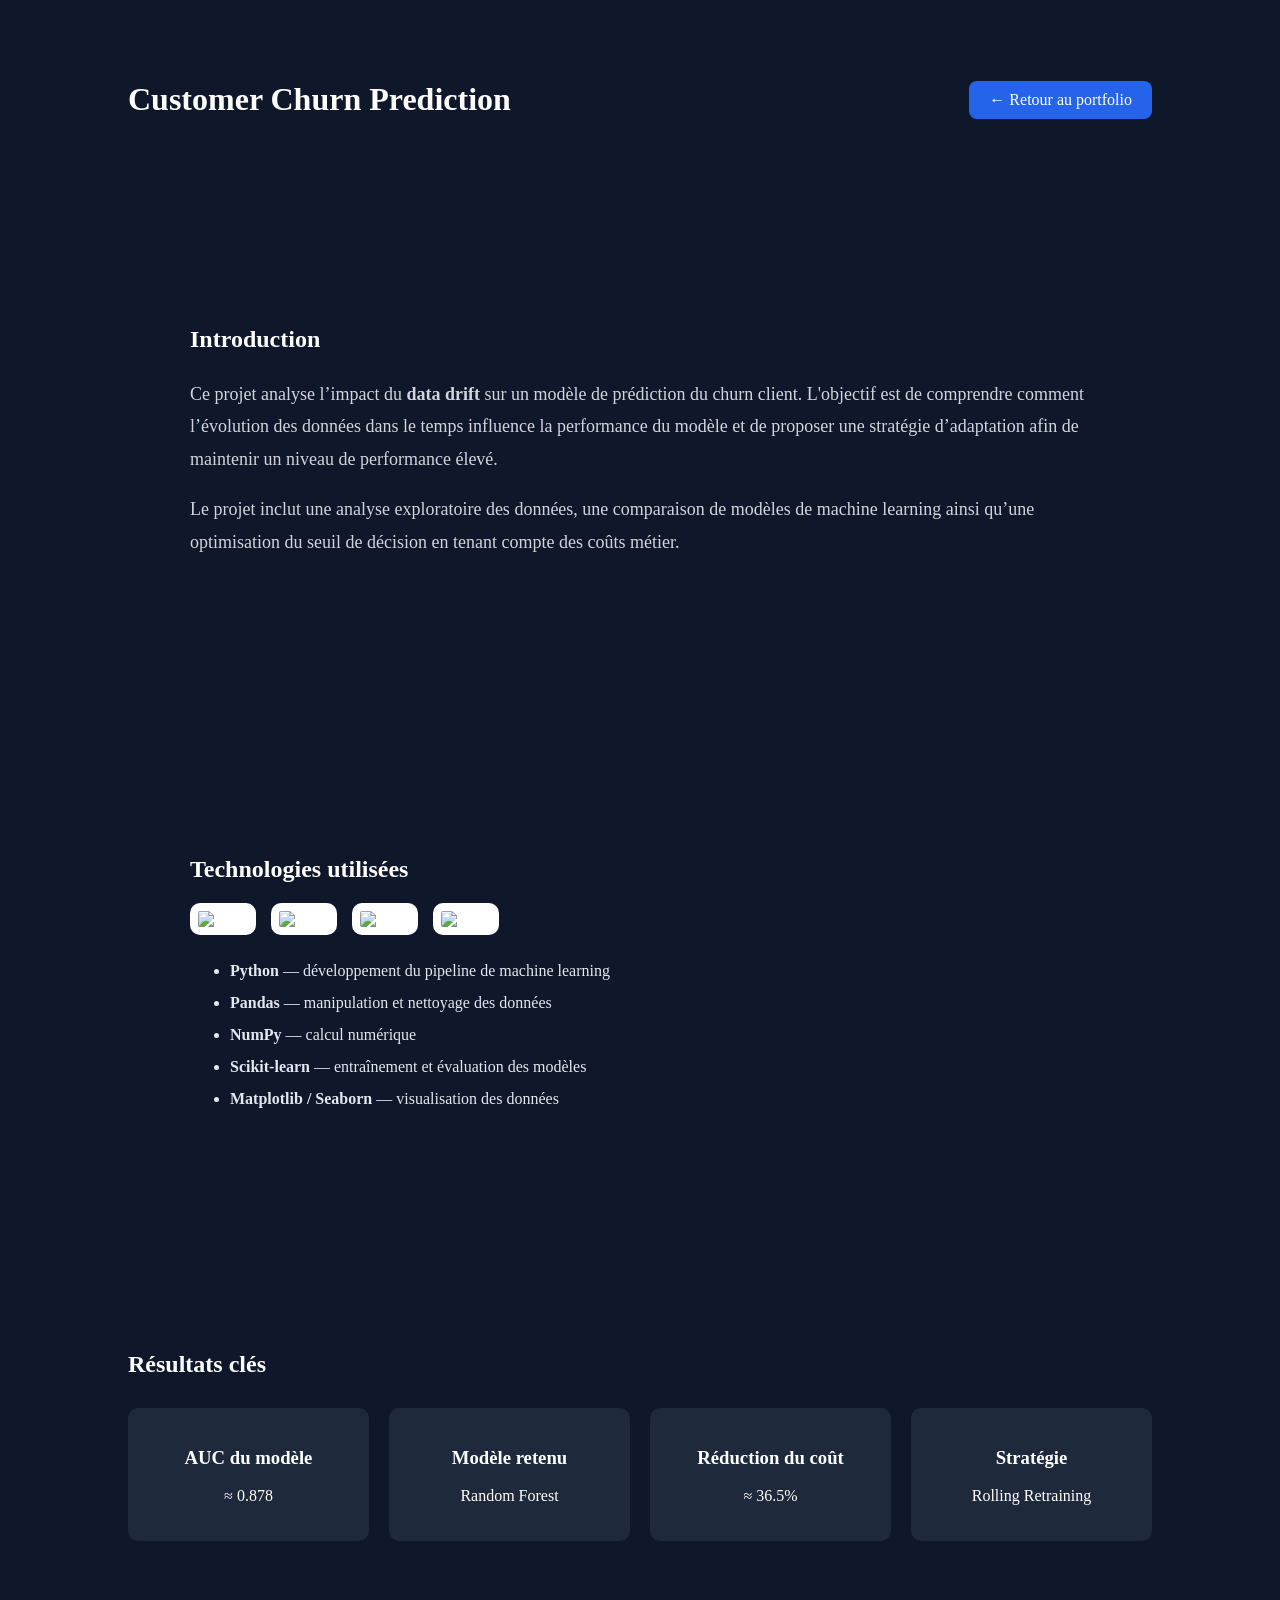
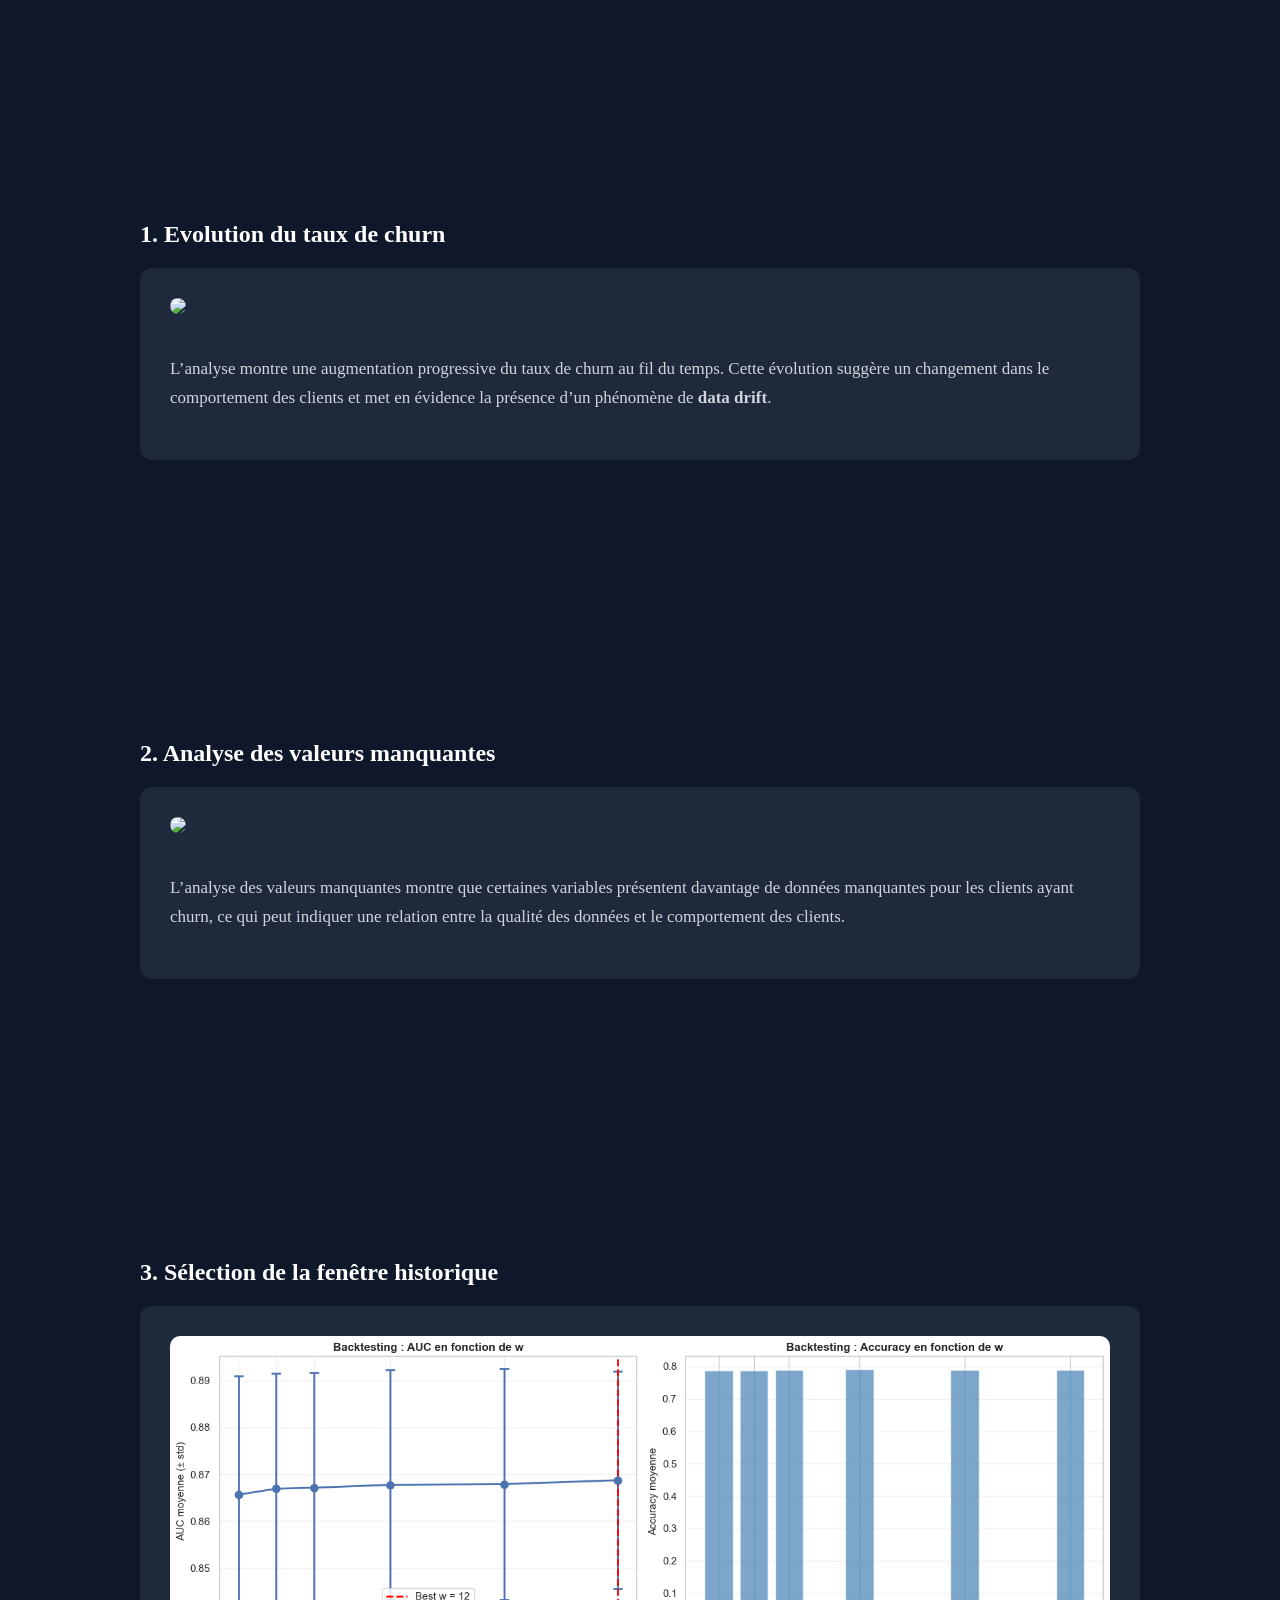
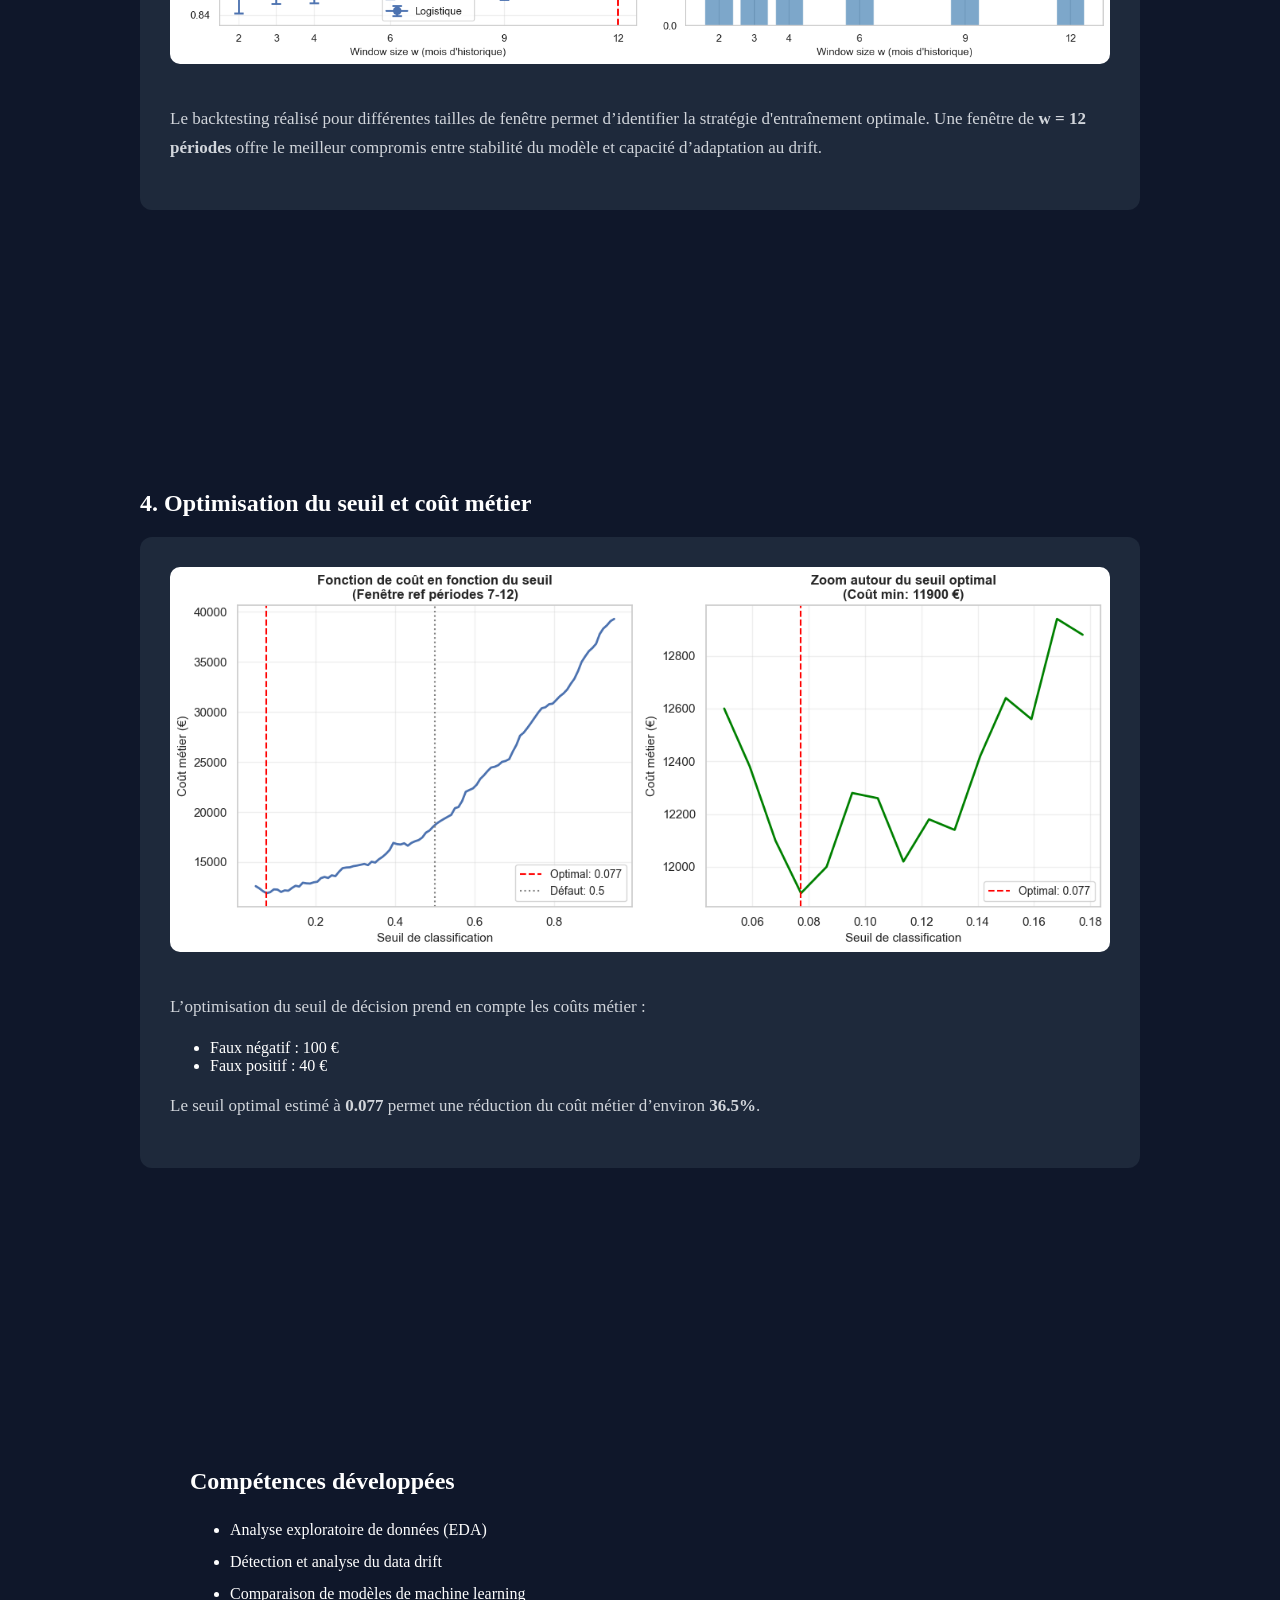
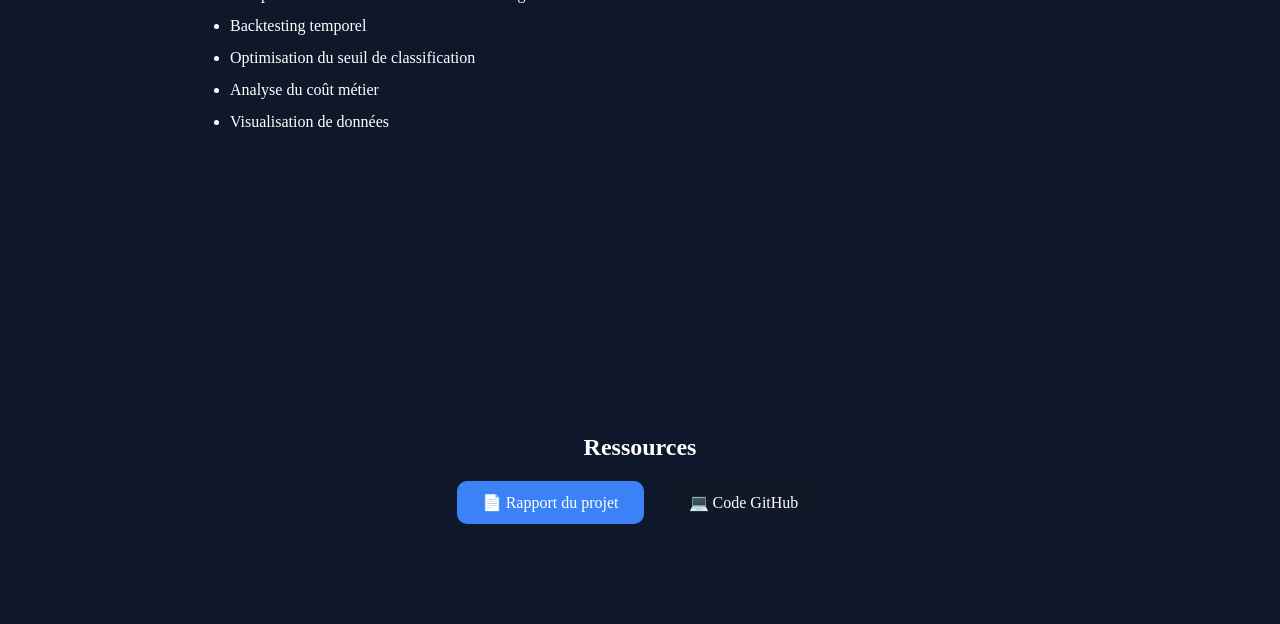
==== Projects/churn.html @ 5d2b6389 "portfolio website" ====
<!DOCTYPE html>
<html lang="fr">

<head>

<meta charset="UTF-8">
<title>Customer Churn Prediction</title>

<link rel="stylesheet" href="../style.css">

</head>

<body>

<header class="project-header">

<h1>Customer Churn Prediction</h1>

<a class="btn-back" href="../index.html">← Retour au portfolio</a>

</header>



<section class="project-intro">

<h2>Introduction</h2>

<p>

Ce projet analyse l’impact du <strong>data drift</strong> sur un modèle de
prédiction du churn client. L'objectif est de comprendre comment l’évolution
des données dans le temps influence la performance du modèle et de proposer
une stratégie d’adaptation afin de maintenir un niveau de performance élevé.

</p>

<p>

Le projet inclut une analyse exploratoire des données, une comparaison de
modèles de machine learning ainsi qu’une optimisation du seuil de décision
en tenant compte des coûts métier.

</p>

</section>



<section class="tech-section">

<h2>Technologies utilisées</h2>

<div class="tech-stack">

<img src="https://cdn.jsdelivr.net/gh/devicons/devicon/icons/python/python-original.svg">

<img src="https://cdn.jsdelivr.net/gh/devicons/devicon/icons/pandas/pandas-original.svg">

<img src="https://cdn.jsdelivr.net/gh/devicons/devicon/icons/numpy/numpy-original.svg">

<img src="https://upload.wikimedia.org/wikipedia/commons/0/05/Scikit_learn_logo_small.svg">

</div>

<div class="tech-list">

<ul>

<li><strong>Python</strong> — développement du pipeline de machine learning</li>

<li><strong>Pandas</strong> — manipulation et nettoyage des données</li>

<li><strong>NumPy</strong> — calcul numérique</li>

<li><strong>Scikit-learn</strong> — entraînement et évaluation des modèles</li>

<li><strong>Matplotlib / Seaborn</strong> — visualisation des données</li>

</ul>

</div>

</section>



<section class="results">

<h2>Résultats clés</h2>

<div class="results-grid">

<div class="result-card">
<h3>AUC du modèle</h3>
<p>≈ 0.878</p>
</div>

<div class="result-card">
<h3>Modèle retenu</h3>
<p>Random Forest</p>
</div>

<div class="result-card">
<h3>Réduction du coût</h3>
<p>≈ 36.5%</p>
</div>

<div class="result-card">
<h3>Stratégie</h3>
<p>Rolling Retraining</p>
</div>

</div>

</section>



<section class="project-section">

<h2>1. Evolution du taux de churn</h2>

<div class="graph-card">

<img src="../assets/asset_churn/fig_01_taux_churn_par_periode.png">

<p class="graph-desc">

L’analyse montre une augmentation progressive du taux de churn au fil
du temps. Cette évolution suggère un changement dans le comportement
des clients et met en évidence la présence d’un phénomène de
<strong>data drift</strong>.

</p>

</div>

</section>



<section class="project-section">

<h2>2. Analyse des valeurs manquantes</h2>

<div class="graph-card">

<img src="../assets/asset_churn/fig_05_valeurs_manquantes_class_churn.png">

<p class="graph-desc">

L’analyse des valeurs manquantes montre que certaines variables
présentent davantage de données manquantes pour les clients ayant churn,
ce qui peut indiquer une relation entre la qualité des données et
le comportement des clients.

</p>

</div>

</section>



<section class="project-section">

<h2>3. Sélection de la fenêtre historique</h2>

<div class="graph-card">

<img src="../assets/asset_churn/fig_08_selection_fenetre_historique_w.png">

<p class="graph-desc">

Le backtesting réalisé pour différentes tailles de fenêtre permet
d’identifier la stratégie d'entraînement optimale.
Une fenêtre de <strong>w = 12 périodes</strong> offre le meilleur
compromis entre stabilité du modèle et capacité d’adaptation au drift.

</p>

</div>

</section>



<section class="project-section">

<h2>4. Optimisation du seuil et coût métier</h2>

<div class="graph-card">

<img src="../assets/asset_churn/fig_10_optimisation_seuil_cout_metier.png">

<p class="graph-desc">

L’optimisation du seuil de décision prend en compte les coûts métier :

</p>

<ul>

<li>Faux négatif : 100 €</li>
<li>Faux positif : 40 €</li>

</ul>

<p class="graph-desc">

Le seuil optimal estimé à <strong>0.077</strong> permet une réduction
du coût métier d’environ <strong>36.5%</strong>.

</p>

</div>

</section>



<section class="skills-learned">

<h2>Compétences développées</h2>

<ul>

<li>Analyse exploratoire de données (EDA)</li>

<li>Détection et analyse du data drift</li>

<li>Comparaison de modèles de machine learning</li>

<li>Backtesting temporel</li>

<li>Optimisation du seuil de classification</li>

<li>Analyse du coût métier</li>

<li>Visualisation de données</li>

</ul>

</section>



<section class="resources">

<h2>Ressources</h2>

<div class="resource-buttons">

<a class="btn-resource" href="../assets/asset_churn/Rapport_Churn.pdf" target="_blank">
📄 Rapport du projet
</a>

<a class="btn-resource github" href="https://github.com/blemou19/churn-prediction-project" target="_blank">
💻 Code GitHub
</a>

</div>

</section>


</body>

</html>
---- style.css ----
body{
font-family:Inter;
margin:0;
background:#0f172a;
color:white;
}

header{
display:flex;
justify-content:space-between;
padding:20px 10%;
}

nav a{
margin-left:20px;
text-decoration:none;
color:white;
}

.hero{
height:90vh;
display:flex;
flex-direction:column;
justify-content:center;
align-items:center;
text-align:center;
}

.buttons a{
background:#3b82f6;
padding:12px 25px;
border-radius:8px;
margin:10px;
text-decoration:none;
color:white;
}

section{
padding:100px 10%;
}

video{
width:600px;
border-radius:10px;
}

img{
border-radius:10px;
}

#skills{
position:relative;
height:500px;
overflow:hidden;
text-align:center;
}

#skills-canvas{
position:absolute;
width:100%;
height:100%;
top:0;
left:0;
z-index:-1;
}

.skills-logos{
display:flex;
justify-content:center;
flex-wrap:wrap;
gap:40px;
}

.skills-logos img{
width:70px;
animation:float 6s infinite ease-in-out;
transition:0.4s;
}

.skills-logos img:hover{
transform:scale(1.3);
}

@keyframes float{
0%{transform:translateY(0px);}
50%{transform:translateY(-15px);}
100%{transform:translateY(0px);}
}

.timeline{
margin-top:40px;
}

.exp{
background:#1e293b;
padding:25px;
border-radius:10px;
margin-bottom:20px;
}

.project-grid{
display:grid;
grid-template-columns:repeat(auto-fit,minmax(260px,1fr));
gap:30px;
}

.project{
background:#1e293b;
padding:30px;
border-radius:12px;
transition:0.3s;
}

.project:hover{
transform:translateY(-10px);
box-shadow:0 10px 30px rgba(0,0,0,0.4);
}

.tech-stack{
display:flex;
gap:10px;
margin:15px 0;
}

.tech-stack img{
width:28px;
background:white;
padding:4px;
border-radius:5px;
}

.fade{
opacity:0;
transform:translateY(40px);
transition:1s;
}

.fade.show{
opacity:1;
transform:translateY(0);
}

.project-header{

padding:60px 10%;
display:flex;
justify-content:space-between;
align-items:center;

}

.back-btn{

color:#3b82f6;
text-decoration:none;

}

.project-intro{

max-width:900px;
margin:auto;
line-height:1.6;

}

.project-section{

max-width:1000px;
margin:auto;
margin-top:60px;

}

.graph-card{

background:#1e293b;
padding:30px;
border-radius:12px;
margin-top:20px;

}

.graph-card img{

width:100%;
border-radius:10px;
margin-bottom:20px;

}

.graph-desc{

color:#cbd5e1;
line-height:1.6;

}

.skills-learned{

max-width:900px;
margin:auto;
margin-top:80px;

}

.skills-learned ul{

line-height:2;

}
/* Ameliorer la lisibilité des paragraphes */
.project-links{

max-width:900px;
margin:auto;
margin-top:60px;

}

.project-intro p{

font-size:18px;
line-height:1.8;
color:#d1d5db;
margin-top:15px;

}

.graph-desc{

font-size:17px;
line-height:1.7;
color:#d1d5db;

}


.tech-section{

max-width:900px;
margin:auto;
margin-top:60px;

}

.tech-stack{

display:flex;
gap:15px;
margin:20px 0;

}

.tech-stack img{

width:50px;
background:white;
padding:8px;
border-radius:10px;

}

.tech-list ul{

margin-top:20px;
line-height:2;
color:#e2e8f0;

}


.btn-back{
background:#2563eb;
padding:10px 20px;
border-radius:8px;
color:white;
text-decoration:none;
font-weight:500;
transition:0.3s;
}

.btn-back:hover{
background:#1d4ed8;
transform:translateY(-2px);
}

.resources{
text-align:center;
margin-top:60px;
}

.resource-buttons{
display:flex;
justify-content:center;
gap:20px;
margin-top:20px;
}

.btn-resource{
background:#3b82f6;
padding:12px 25px;
border-radius:10px;
text-decoration:none;
color:white;
font-weight:500;
transition:0.3s;
}

.btn-resource:hover{
transform:translateY(-3px);
box-shadow:0 10px 20px rgba(0,0,0,0.3);
}

.btn-resource.github{
background:#111827;
}

.results-grid{
display:grid;
grid-template-columns:repeat(auto-fit,minmax(200px,1fr));
gap:20px;
margin-top:30px;
}

.result-card{
background:#1e293b;
padding:20px;
border-radius:10px;
text-align:center;
}
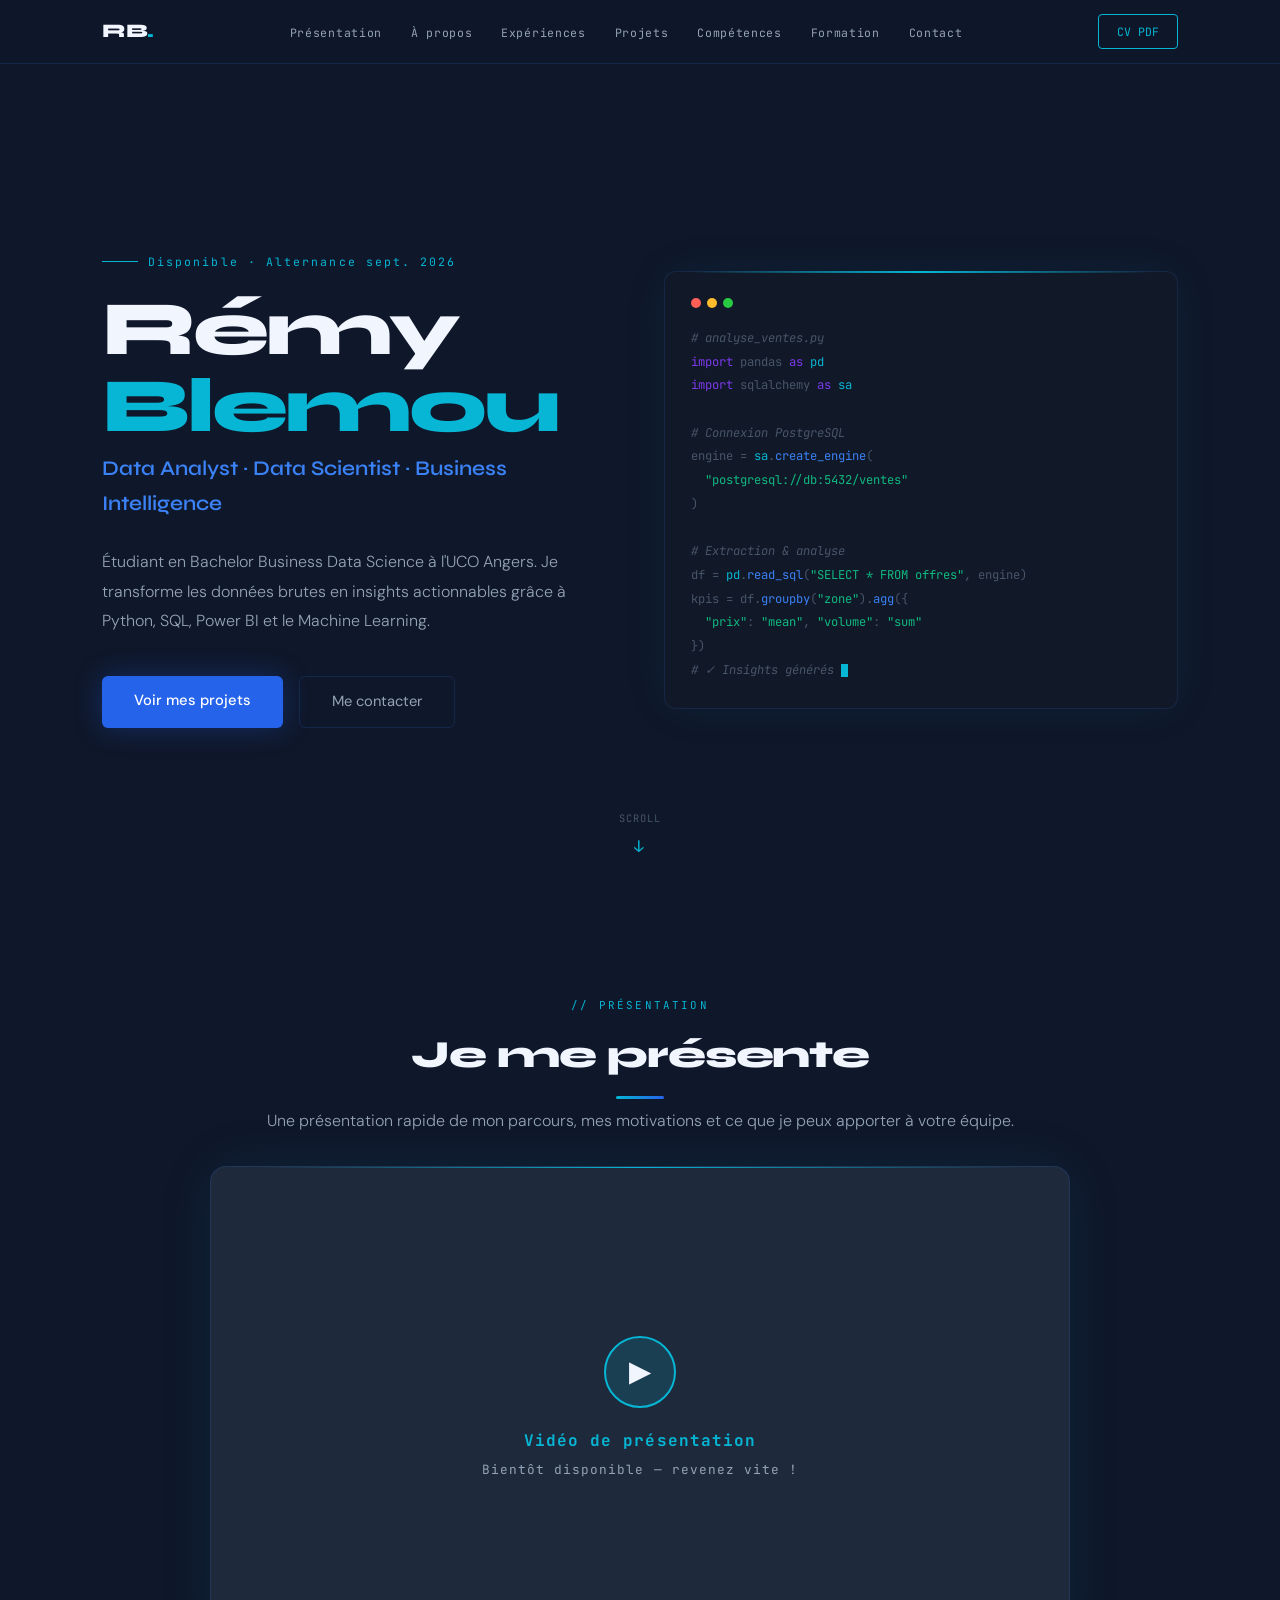
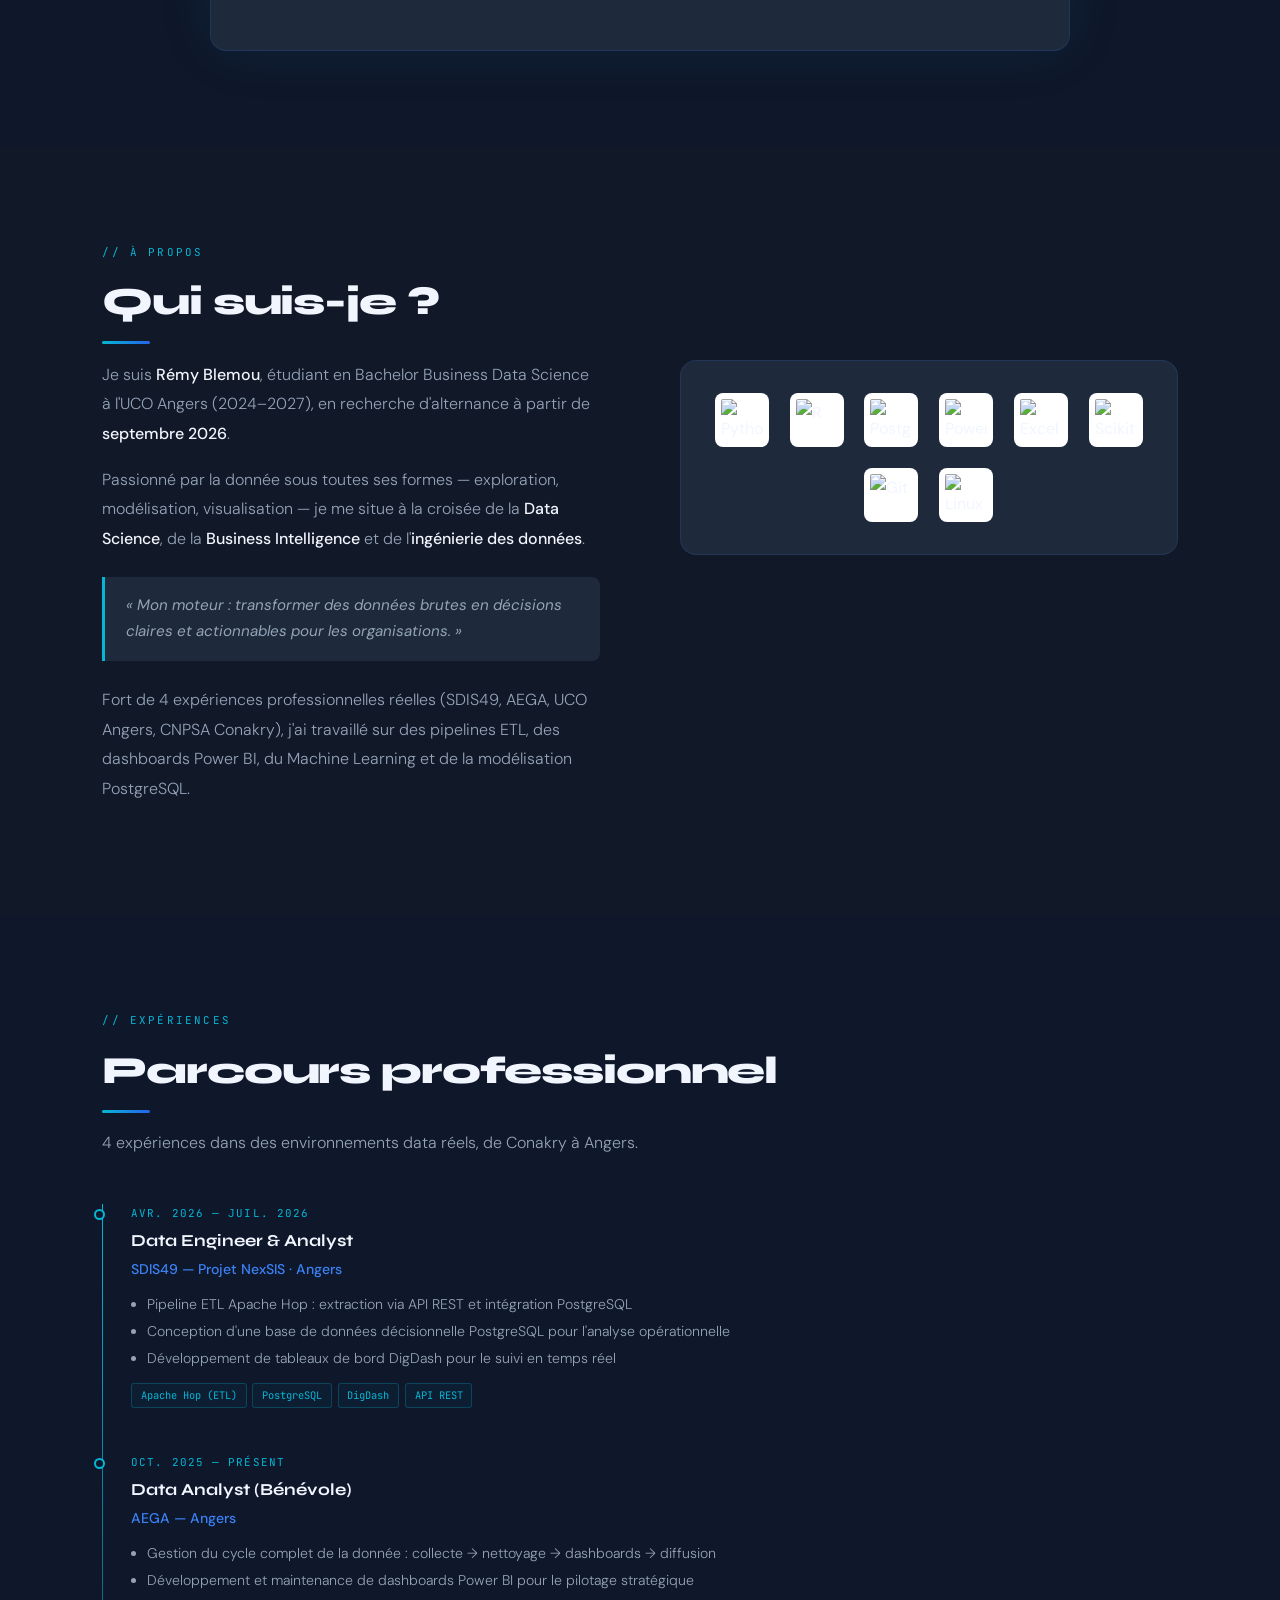
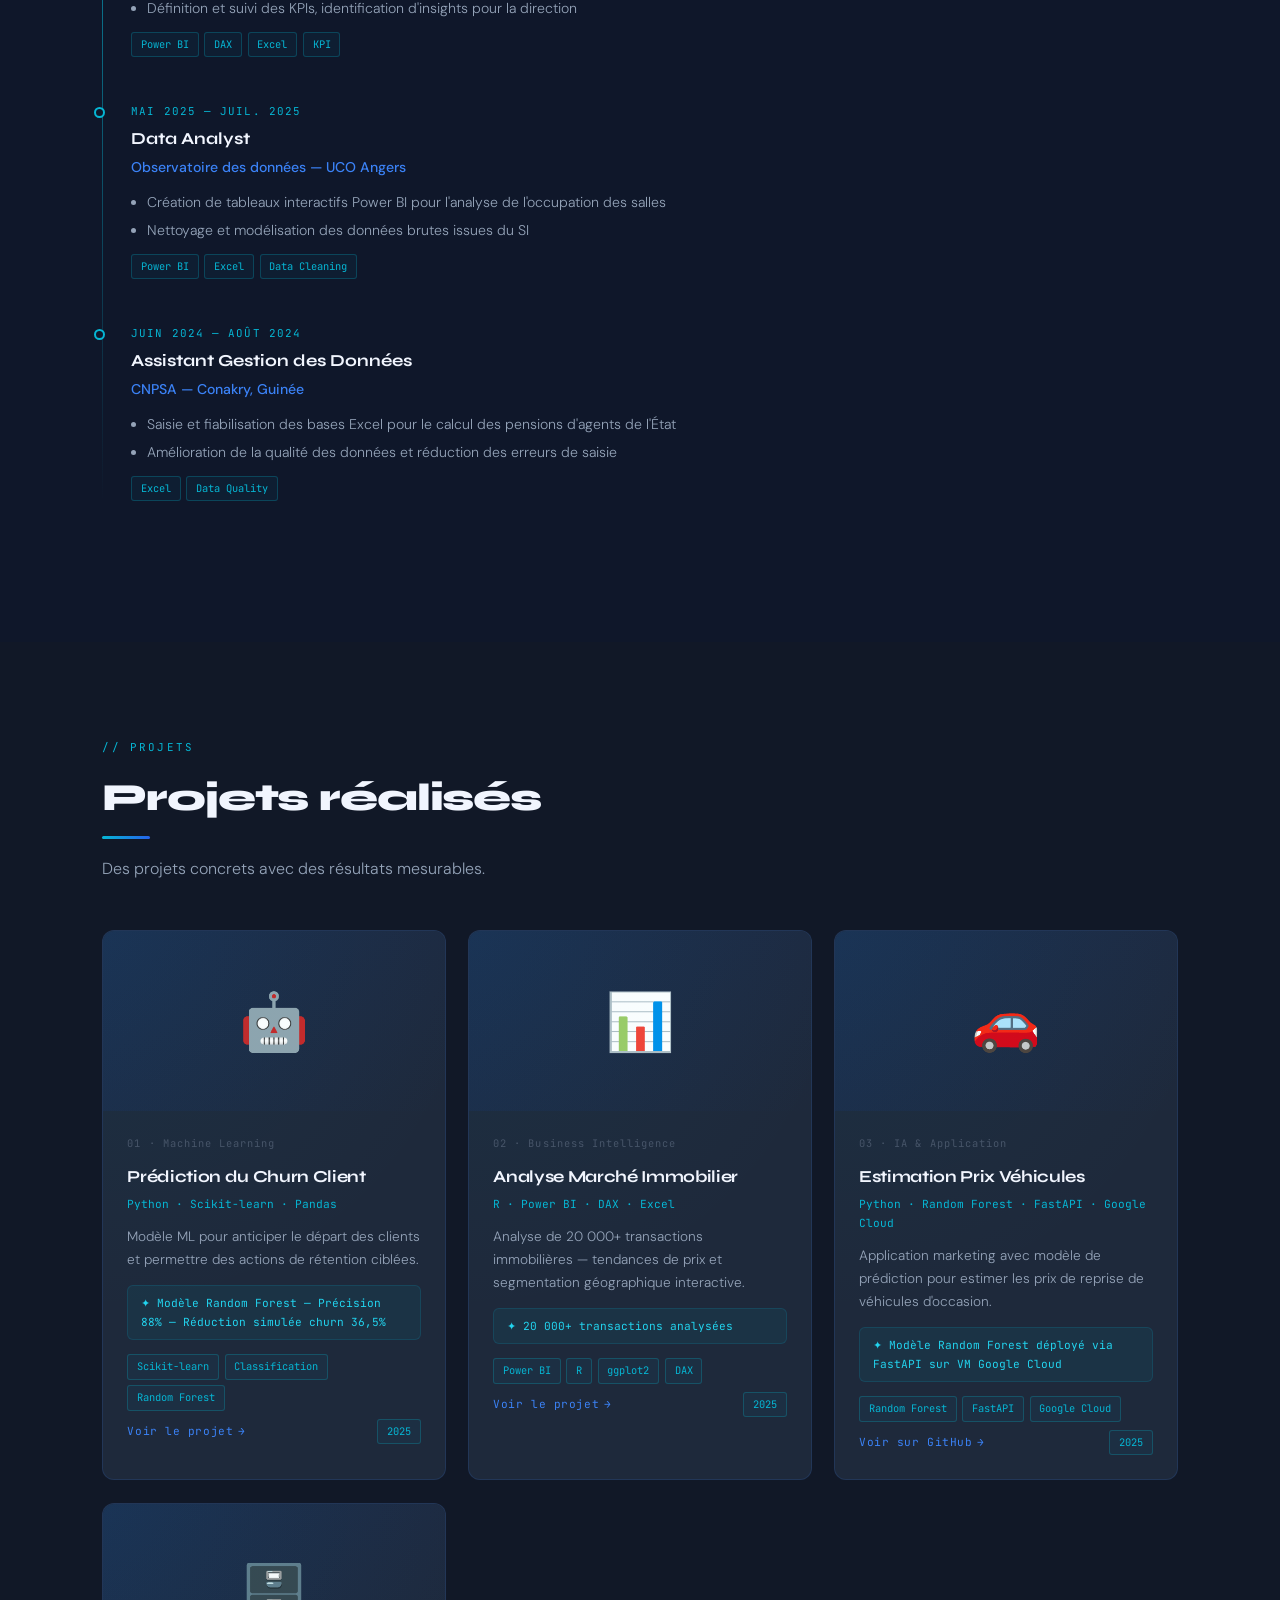
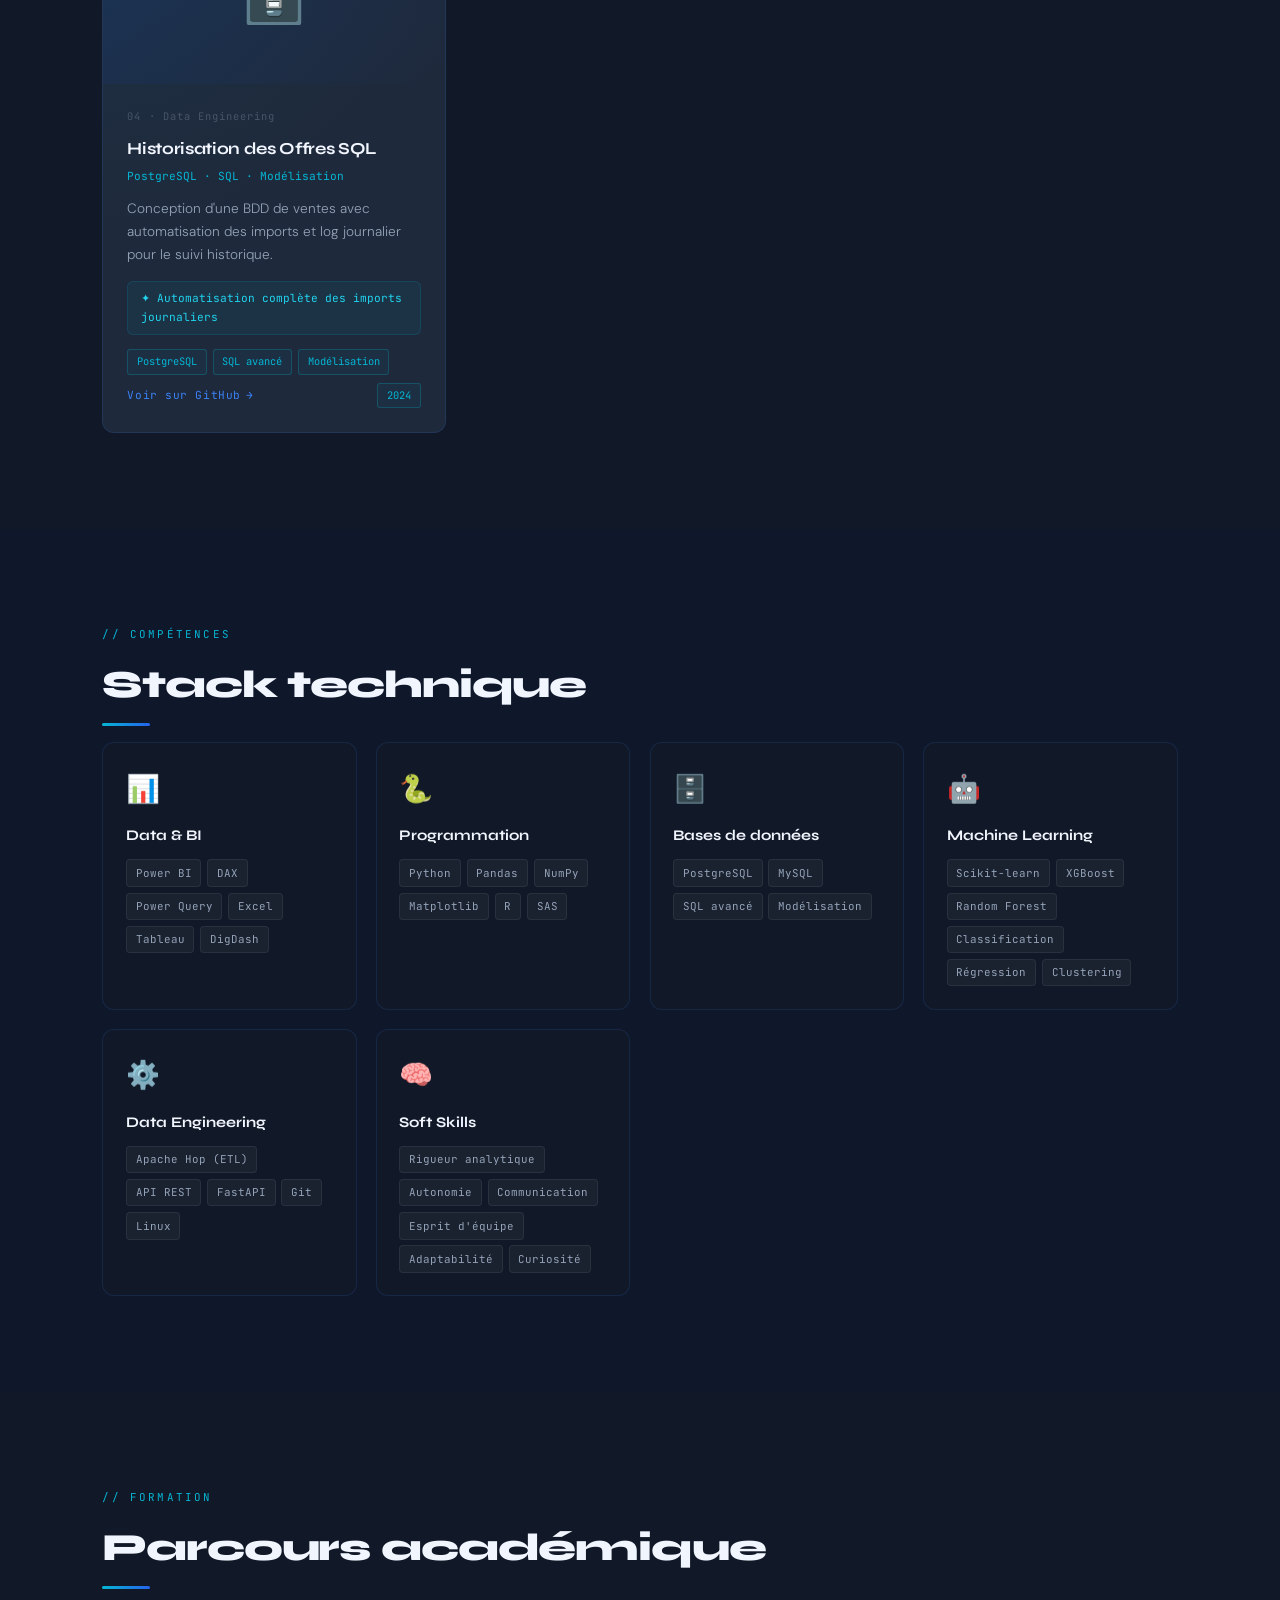
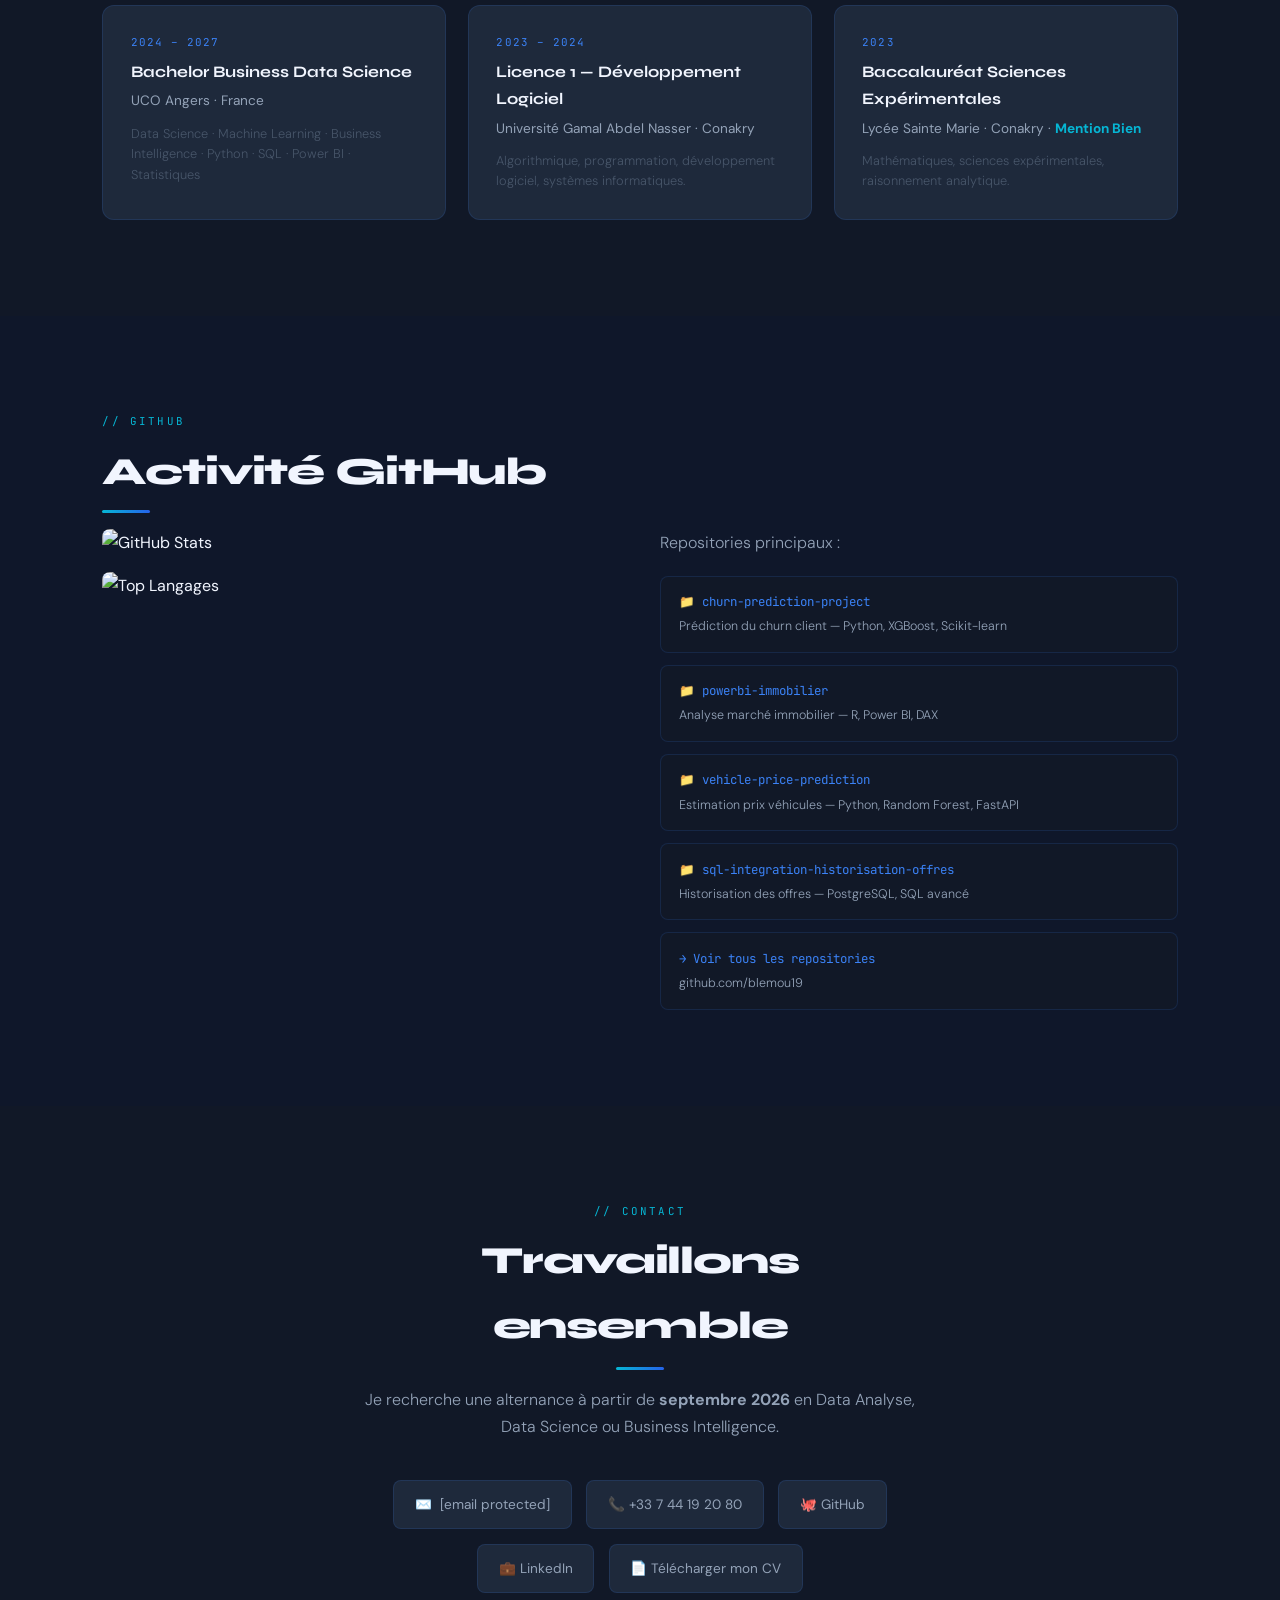
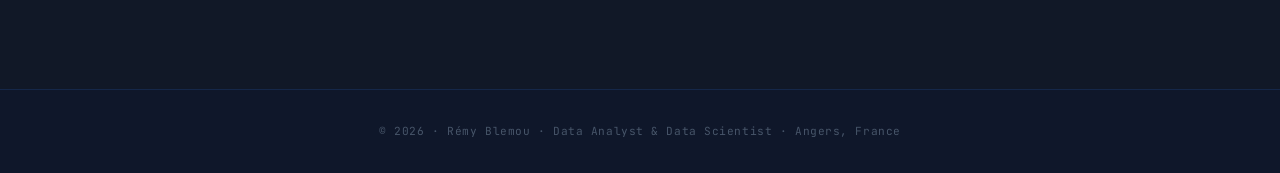
==== commit fd8ce3c4: "Redisign portefolio" ====
--- a/Projects/churn.html
+++ b/Projects/churn.html
@@ -1,270 +1,620 @@
 <!DOCTYPE html>
 <html lang="fr">
-
 <head>
-
-<meta charset="UTF-8">
-<title>Customer Churn Prediction</title>
-
-<link rel="stylesheet" href="../style.css">
-
+<meta charset="UTF-8"/>
+<meta name="viewport" content="width=device-width, initial-scale=1.0"/>
+<title>Rémy Blemou — Data Analyst & Data Scientist</title>
+<link rel="preconnect" href="https://fonts.googleapis.com"/>
+<link rel="preconnect" href="https://fonts.gstatic.com" crossorigin/>
+<link href="https://fonts.googleapis.com/css2?family=Syne:wght@400;600;700;800&family=DM+Sans:ital,wght@0,300;0,400;0,500;1,300&family=JetBrains+Mono:wght@400;500&display=swap" rel="stylesheet"/>
+<script src="https://cdnjs.cloudflare.com/ajax/libs/three.js/r134/three.min.js"></script>
+<style>
+:root {
+  --bg:#0f172a; --bg2:#111827; --bg3:#1e293b;
+  --blue:#2563eb; --blue-l:#3b82f6;
+  --cyan:#06b6d4; --cyan-l:#22d3ee;
+  --white:#f1f5fe; --gray:#94a3b8; --gray2:#475569;
+  --border:rgba(59,130,246,0.15); --glow:rgba(37,99,235,0.3);
+  --fh:'Syne',sans-serif; --fb:'DM Sans',sans-serif; --fm:'JetBrains Mono',monospace;
+}
+*,*::before,*::after{margin:0;padding:0;box-sizing:border-box}
+html{scroll-behavior:smooth}
+body{background:var(--bg);color:var(--white);font-family:var(--fb);overflow-x:hidden;line-height:1.7}
+::-webkit-scrollbar{width:4px}
+::-webkit-scrollbar-track{background:var(--bg)}
+::-webkit-scrollbar-thumb{background:var(--blue);border-radius:2px}
+
+/* NAV */
+nav{position:fixed;top:0;left:0;right:0;z-index:100;display:flex;align-items:center;justify-content:space-between;padding:0 8%;height:64px;background:rgba(15,23,42,0.92);backdrop-filter:blur(16px);border-bottom:1px solid var(--border)}
+.nav-logo{font-family:var(--fh);font-size:1.2rem;font-weight:800;color:var(--white);text-decoration:none;letter-spacing:-0.03em}
+.nav-logo span{color:var(--cyan)}
+.nav-links{display:flex;gap:1.8rem;list-style:none}
+.nav-links a{font-family:var(--fm);font-size:0.72rem;color:var(--gray);text-decoration:none;letter-spacing:0.06em;transition:color 0.2s}
+.nav-links a:hover,.nav-links a.active{color:var(--cyan)}
+.nav-cta{font-family:var(--fm);font-size:0.72rem;color:var(--cyan);text-decoration:none;border:1px solid var(--cyan);padding:0.4rem 1.1rem;border-radius:4px;transition:all 0.2s}
+.nav-cta:hover{background:var(--cyan);color:var(--bg)}
+
+/* HERO */
+#hero{min-height:100vh;display:flex;align-items:center;justify-content:center;padding:80px 8% 0;position:relative;overflow:hidden}
+#hero-canvas{position:absolute;inset:0;z-index:0;opacity:0.4;pointer-events:none}
+.hero-content{position:relative;z-index:1}
+.hero-tag{font-family:var(--fm);font-size:0.72rem;color:var(--cyan);letter-spacing:0.18em;margin-bottom:1.2rem;display:flex;align-items:center;gap:0.6rem}
+.hero-tag::before{content:'';display:block;width:36px;height:1px;background:var(--cyan)}
+.hero-name{font-family:var(--fh);font-size:clamp(3rem,6vw,5.5rem);font-weight:800;line-height:1.0;letter-spacing:-0.04em;margin-bottom:0.4rem}
+.hero-name .accent{color:var(--cyan)}
+.hero-title{font-family:var(--fh);font-size:clamp(1rem,2vw,1.3rem);font-weight:600;color:var(--blue-l);margin-bottom:1.6rem}
+.hero-desc{color:var(--gray);font-size:1rem;font-weight:300;max-width:520px;margin-bottom:2.5rem;line-height:1.85}
+.hero-btns{display:flex;gap:1rem;flex-wrap:wrap}
+.btn-primary{background:var(--blue);color:#fff;padding:0.78rem 2rem;border-radius:6px;text-decoration:none;font-weight:500;font-size:0.92rem;transition:all 0.2s;box-shadow:0 0 28px var(--glow)}
+.btn-primary:hover{background:var(--blue-l);transform:translateY(-2px)}
+.btn-outline{border:1px solid var(--border);color:var(--gray);padding:0.78rem 2rem;border-radius:6px;text-decoration:none;font-size:0.92rem;transition:all 0.2s}
+.btn-outline:hover{border-color:var(--blue-l);color:var(--white)}
+.scroll-hint{position:absolute;bottom:2.5rem;left:50%;transform:translateX(-50%);display:flex;flex-direction:column;align-items:center;gap:0.3rem;font-family:var(--fm);font-size:0.65rem;color:var(--gray2);letter-spacing:0.1em;z-index:1;animation:bounce 2s infinite}
+.scroll-hint::after{content:'↓';font-size:1rem;color:var(--cyan)}
+@keyframes bounce{0%,100%{transform:translateX(-50%) translateY(0)}50%{transform:translateX(-50%) translateY(7px)}}
+
+/* SECTIONS */
+section{padding:6rem 8%;position:relative}
+.section-inner{max-width:1100px;margin:0 auto}
+.section-tag{font-family:var(--fm);font-size:0.68rem;color:var(--cyan);letter-spacing:0.2em;margin-bottom:0.5rem;text-transform:uppercase}
+.section-title{font-family:var(--fh);font-size:clamp(1.8rem,3vw,2.6rem);font-weight:800;letter-spacing:-0.03em;margin-bottom:0.4rem}
+.divider{width:48px;height:3px;background:linear-gradient(90deg,var(--cyan),var(--blue));border-radius:2px;margin-bottom:1rem}
+.section-sub{color:var(--gray);font-weight:300;max-width:580px;margin-bottom:3rem}
+.fade{opacity:1;transform:translateY(0);transition:opacity 0.6s ease,transform 0.6s ease}
+.fade.animate{opacity:0;transform:translateY(30px)}
+.fade.animate.show{opacity:1;transform:translateY(0)}
+
+/* ABOUT */
+#about{background:var(--bg2)}
+.about-grid{display:grid;grid-template-columns:1fr 1fr;gap:5rem;align-items:start}
+.about-text p{color:var(--gray);font-weight:300;margin-bottom:1rem;line-height:1.85}
+.about-text strong{color:var(--white);font-weight:500}
+.about-quote{background:var(--bg3);border-left:3px solid var(--cyan);border-radius:0 8px 8px 0;padding:1rem 1.3rem;margin:1.5rem 0;color:var(--gray);font-style:italic;font-size:0.95rem}
+.tech-logos{display:flex;flex-wrap:wrap;gap:1.3rem;align-items:center;justify-content:center;padding:2rem;background:var(--bg3);border:1px solid var(--border);border-radius:16px}
+.tech-logos img{width:54px;height:54px;object-fit:contain;border-radius:8px;background:#fff;padding:6px;transition:0.3s;animation:float 6s infinite ease-in-out}
+.tech-logos img:nth-child(2){animation-delay:.6s}
+.tech-logos img:nth-child(3){animation-delay:1.2s}
+.tech-logos img:nth-child(4){animation-delay:1.8s}
+.tech-logos img:nth-child(5){animation-delay:2.4s}
+.tech-logos img:nth-child(6){animation-delay:3s}
+.tech-logos img:nth-child(7){animation-delay:3.6s}
+.tech-logos img:nth-child(8){animation-delay:4.2s}
+.tech-logos img:hover{transform:scale(1.28) translateY(-5px);box-shadow:0 8px 24px rgba(6,182,212,0.35)}
+@keyframes float{0%,100%{transform:translateY(0)}50%{transform:translateY(-12px)}}
+
+/* EXPERIENCE */
+#experience{background:var(--bg)}
+.timeline{position:relative;padding-left:1.8rem;margin-top:0.5rem}
+.timeline::before{content:'';position:absolute;left:0;top:0;bottom:0;width:1px;background:linear-gradient(to bottom,var(--cyan),transparent)}
+.tl-item{position:relative;margin-bottom:2.8rem}
+.tl-dot{position:absolute;left:-2.3rem;top:0.3rem;width:11px;height:11px;background:var(--bg);border:2px solid var(--cyan);border-radius:50%}
+.tl-dates{font-family:var(--fm);font-size:0.68rem;color:var(--cyan);letter-spacing:0.1em;margin-bottom:0.3rem}
+.tl-role{font-family:var(--fh);font-size:1.05rem;font-weight:700;color:var(--white);margin-bottom:0.15rem}
+.tl-org{font-size:0.88rem;color:var(--blue-l);font-weight:500;margin-bottom:0.7rem}
+.tl-desc{color:var(--gray);font-size:0.88rem;font-weight:300}
+.tl-desc li{margin-bottom:0.25rem;margin-left:1rem;line-height:1.65}
+.tags{display:flex;flex-wrap:wrap;gap:0.35rem;margin-top:0.75rem}
+.tag{font-family:var(--fm);font-size:0.65rem;color:var(--cyan);border:1px solid rgba(6,182,212,0.25);padding:0.18rem 0.55rem;border-radius:3px;background:rgba(6,182,212,0.05)}
+
+/* PROJETS */
+#projects{background:var(--bg2)}
+.projects-grid{display:grid;grid-template-columns:repeat(auto-fill,minmax(320px,1fr));gap:1.4rem}
+.project-card{background:var(--bg3);border:1px solid var(--border);border-radius:12px;overflow:hidden;transition:all 0.3s;position:relative}
+.project-card::before{content:'';position:absolute;inset:0;background:radial-gradient(circle at top left,rgba(6,182,212,0.05),transparent 60%);pointer-events:none;z-index:0}
+.project-card:hover{border-color:rgba(6,182,212,0.4);transform:translateY(-6px);box-shadow:0 12px 40px rgba(6,182,212,0.12)}
+.project-img{width:100%;height:180px;object-fit:cover;display:block;transition:0.3s}
+.project-card:hover .project-img{opacity:0.85}
+.project-img-placeholder{width:100%;height:180px;background:linear-gradient(135deg,#1B2D4F,var(--bg3));display:flex;align-items:center;justify-content:center;font-size:3.5rem}
+.project-body{padding:1.5rem;position:relative;z-index:1}
+.project-num{font-family:var(--fm);font-size:0.65rem;color:var(--gray2);letter-spacing:0.1em;margin-bottom:0.6rem}
+.project-title{font-family:var(--fh);font-size:1.05rem;font-weight:700;color:var(--white);margin-bottom:0.2rem;letter-spacing:-0.02em}
+.project-cat{font-family:var(--fm);font-size:0.7rem;color:var(--cyan);margin-bottom:0.7rem}
+.project-desc{color:var(--gray);font-size:0.85rem;font-weight:300;margin-bottom:0.9rem;line-height:1.7}
+.project-metric{background:rgba(6,182,212,0.07);border:1px solid rgba(6,182,212,0.15);border-radius:6px;padding:0.45rem 0.8rem;font-family:var(--fm);font-size:0.7rem;color:var(--cyan-l);margin-bottom:0.9rem}
+.project-footer{display:flex;justify-content:space-between;align-items:center;margin-top:0.5rem}
+.project-link{font-family:var(--fm);font-size:0.7rem;color:var(--blue-l);text-decoration:none;letter-spacing:0.05em;display:flex;align-items:center;gap:0.3rem;transition:color 0.2s}
+.project-link::after{content:'→'}
+.project-link:hover{color:var(--cyan)}
+
+/* COMPÉTENCES */
+#skills{background:var(--bg)}
+.skills-grid{display:grid;grid-template-columns:repeat(auto-fill,minmax(240px,1fr));gap:1.2rem}
+.skill-cat{background:var(--bg2);border:1px solid var(--border);border-radius:12px;padding:1.4rem;transition:border-color 0.2s}
+.skill-cat:hover{border-color:rgba(6,182,212,0.3)}
+.skill-cat-icon{font-size:1.7rem;margin-bottom:0.7rem}
+.skill-cat-title{font-family:var(--fh);font-size:0.92rem;font-weight:700;color:var(--white);margin-bottom:0.7rem}
+.skill-pills{display:flex;flex-wrap:wrap;gap:0.35rem}
+.pill{font-family:var(--fm);font-size:0.68rem;color:var(--gray);background:rgba(255,255,255,0.04);border:1px solid rgba(255,255,255,0.07);padding:0.22rem 0.55rem;border-radius:4px}
+
+/* FORMATION */
+#education{background:var(--bg2)}
+.edu-grid{display:grid;grid-template-columns:repeat(auto-fill,minmax(290px,1fr));gap:1.4rem}
+.edu-card{background:var(--bg3);border:1px solid var(--border);border-radius:12px;padding:1.7rem;transition:all 0.3s}
+.edu-card:hover{border-color:rgba(37,99,235,0.4);transform:translateY(-4px)}
+.edu-year{font-family:var(--fm);font-size:0.68rem;color:var(--blue-l);letter-spacing:0.1em;margin-bottom:0.4rem}
+.edu-degree{font-family:var(--fh);font-size:1rem;font-weight:700;color:var(--white);margin-bottom:0.25rem}
+.edu-school{font-size:0.85rem;color:var(--gray);margin-bottom:0.7rem}
+.edu-desc{font-size:0.8rem;color:var(--gray2);font-weight:300;line-height:1.6}
+
+/* GITHUB */
+#github{background:var(--bg)}
+.github-inner{display:grid;grid-template-columns:1fr 1fr;gap:2.5rem;align-items:start}
+.github-imgs{display:flex;flex-direction:column;gap:1rem}
+.github-imgs img{width:100%;border-radius:8px}
+.repo-list{display:flex;flex-direction:column;gap:0.75rem}
+.repo-card{background:var(--bg2);border:1px solid var(--border);border-radius:8px;padding:0.9rem 1.1rem;text-decoration:none;transition:all 0.2s;display:block}
+.repo-card:hover{border-color:rgba(6,182,212,0.3);transform:translateX(5px)}
+.repo-name{font-family:var(--fm);font-size:0.78rem;color:var(--blue-l);margin-bottom:0.25rem}
+.repo-desc{font-size:0.78rem;color:var(--gray);font-weight:300}
+
+/* CONTACT */
+#contact{background:var(--bg2);text-align:center}
+.contact-inner{max-width:600px;margin:0 auto}
+.contact-links{display:flex;justify-content:center;flex-wrap:wrap;gap:0.9rem;margin-top:2.5rem}
+.contact-link{display:flex;align-items:center;gap:0.5rem;background:var(--bg3);border:1px solid var(--border);padding:0.75rem 1.3rem;border-radius:8px;text-decoration:none;color:var(--gray);font-size:0.85rem;transition:all 0.2s}
+.contact-link:hover{border-color:var(--cyan);color:var(--white);transform:translateY(-2px)}
+
+/* FOOTER */
+footer{background:var(--bg);border-top:1px solid var(--border);text-align:center;padding:2rem 8%;font-family:var(--fm);font-size:0.7rem;color:var(--gray2);letter-spacing:0.05em}
+
+/* BURGER MENU MOBILE */
+.burger{display:none;flex-direction:column;gap:5px;cursor:pointer;padding:4px;background:none;border:none;z-index:200}
+.burger span{display:block;width:22px;height:2px;background:var(--white);border-radius:2px;transition:all 0.3s}
+.burger.open span:nth-child(1){transform:rotate(45deg) translate(5px,5px)}
+.burger.open span:nth-child(2){opacity:0}
+.burger.open span:nth-child(3){transform:rotate(-45deg) translate(5px,-5px)}
+
+/* CODE CARD */
+.hero-grid{display:grid;grid-template-columns:1fr 1fr;gap:3rem;align-items:center;width:100%;max-width:1200px;position:relative;z-index:1}
+.hero-card{background:var(--bg2);border:1px solid var(--border);border-radius:12px;padding:1.6rem;position:relative;box-shadow:0 0 50px rgba(6,182,212,0.06)}
+.hero-card::before{content:'';position:absolute;top:-1px;left:24px;right:24px;height:2px;background:linear-gradient(90deg,transparent,var(--cyan),transparent);border-radius:2px}
+.card-dots{display:flex;gap:6px;margin-bottom:1.2rem}
+.dot{width:10px;height:10px;border-radius:50%}
+.dot-r{background:#FF5F57}.dot-y{background:#FFBD2E}.dot-g{background:#28CA42}
+.code-line{font-family:var(--fm);font-size:0.76rem;line-height:1.95;color:var(--gray2)}
+.kw{color:#7C3AED}.fn{color:var(--blue-l)}.str{color:#10B981}.cy{color:var(--cyan)}.num{color:#F59E0B}.cmt{color:var(--gray2);font-style:italic}
+.code-cursor{display:inline-block;width:7px;height:13px;background:var(--cyan);vertical-align:middle;animation:blink 1s step-end infinite}
+@keyframes blink{0%,100%{opacity:1}50%{opacity:0}}
+
+/* RESPONSIVE */
+@media(max-width:900px){
+  .about-grid,.github-inner{grid-template-columns:1fr;gap:2.5rem}
+  .hero-card-wrap{display:none}
+  section{padding:4rem 6%}
+  .burger{display:flex}
+  .nav-cta{display:none}
+  .nav-links{
+    display:flex;flex-direction:column;gap:0;
+    position:fixed;top:64px;left:0;right:0;
+    background:rgba(15,23,42,0.98);
+    backdrop-filter:blur(20px);
+    border-bottom:1px solid var(--border);
+    padding:0;
+    max-height:0;overflow:hidden;
+    transition:max-height 0.35s ease, padding 0.35s ease;
+  }
+  .nav-links.open{max-height:400px;padding:1rem 0}
+  .nav-links li{border-bottom:1px solid var(--border)}
+  .nav-links a{display:block;padding:0.9rem 8%;font-size:0.85rem;letter-spacing:0.04em}
+}
+
+/* VIDEO SECTION */
+#video { background: var(--bg); }
+.video-inner { max-width: 860px; margin: 0 auto; text-align: center; }
+.video-wrap {
+  position: relative; margin-top: 2rem;
+  border-radius: 16px; overflow: hidden;
+  border: 1px solid var(--border);
+  box-shadow: 0 0 60px rgba(6,182,212,0.08);
+  background: var(--bg3);
+}
+.video-wrap::before {
+  content: '';
+  position: absolute; top: -1px; left: 48px; right: 48px; height: 2px;
+  background: linear-gradient(90deg, transparent, var(--cyan), transparent);
+  z-index: 1;
+}
+.video-wrap video {
+  width: 100%; display: block; border-radius: 16px;
+  max-height: 480px; object-fit: cover;
+}
+.video-placeholder {
+  width: 100%; aspect-ratio: 16/9;
+  display: flex; flex-direction: column;
+  align-items: center; justify-content: center; gap: 1.2rem;
+  background: linear-gradient(135deg, var(--bg3), var(--navy));
+  border-radius: 16px; cursor: pointer;
+  transition: all 0.3s;
+  min-height: 320px;
+}
+.video-placeholder:hover { box-shadow: 0 0 40px rgba(6,182,212,0.15); }
+.play-btn {
+  width: 72px; height: 72px; border-radius: 50%;
+  background: rgba(6,182,212,0.15);
+  border: 2px solid var(--cyan);
+  display: flex; align-items: center; justify-content: center;
+  font-size: 1.8rem;
+  transition: all 0.3s;
+}
+.video-placeholder:hover .play-btn {
+  background: rgba(6,182,212,0.25);
+  transform: scale(1.1);
+  box-shadow: 0 0 30px rgba(6,182,212,0.3);
+}
+.video-placeholder-text {
+  font-family: var(--fm); font-size: 0.8rem;
+  color: var(--gray); letter-spacing: 0.08em;
+}
+.video-placeholder-text strong { color: var(--cyan); display: block; font-size: 1rem; margin-bottom: 0.3rem; }
+</style>
 </head>
-
 <body>
 
-<header class="project-header">
-
-<h1>Customer Churn Prediction</h1>
-
-<a class="btn-back" href="../index.html">← Retour au portfolio</a>
-
-</header>
-
-
-
-<section class="project-intro">
-
-<h2>Introduction</h2>
-
-<p>
-
-Ce projet analyse l’impact du <strong>data drift</strong> sur un modèle de
-prédiction du churn client. L'objectif est de comprendre comment l’évolution
-des données dans le temps influence la performance du modèle et de proposer
-une stratégie d’adaptation afin de maintenir un niveau de performance élevé.
-
-</p>
-
-<p>
-
-Le projet inclut une analyse exploratoire des données, une comparaison de
-modèles de machine learning ainsi qu’une optimisation du seuil de décision
-en tenant compte des coûts métier.
-
-</p>
-
-</section>
-
-
-
-<section class="tech-section">
-
-<h2>Technologies utilisées</h2>
-
-<div class="tech-stack">
-
-<img src="https://cdn.jsdelivr.net/gh/devicons/devicon/icons/python/python-original.svg">
-
-<img src="https://cdn.jsdelivr.net/gh/devicons/devicon/icons/pandas/pandas-original.svg">
-
-<img src="https://cdn.jsdelivr.net/gh/devicons/devicon/icons/numpy/numpy-original.svg">
-
-<img src="https://upload.wikimedia.org/wikipedia/commons/0/05/Scikit_learn_logo_small.svg">
-
-</div>
-
-<div class="tech-list">
-
-<ul>
-
-<li><strong>Python</strong> — développement du pipeline de machine learning</li>
-
-<li><strong>Pandas</strong> — manipulation et nettoyage des données</li>
-
-<li><strong>NumPy</strong> — calcul numérique</li>
-
-<li><strong>Scikit-learn</strong> — entraînement et évaluation des modèles</li>
-
-<li><strong>Matplotlib / Seaborn</strong> — visualisation des données</li>
-
-</ul>
-
-</div>
-
-</section>
-
-
-
-<section class="results">
-
-<h2>Résultats clés</h2>
-
-<div class="results-grid">
-
-<div class="result-card">
-<h3>AUC du modèle</h3>
-<p>≈ 0.878</p>
-</div>
-
-<div class="result-card">
-<h3>Modèle retenu</h3>
-<p>Random Forest</p>
-</div>
-
-<div class="result-card">
-<h3>Réduction du coût</h3>
-<p>≈ 36.5%</p>
-</div>
-
-<div class="result-card">
-<h3>Stratégie</h3>
-<p>Rolling Retraining</p>
-</div>
-
-</div>
-
-</section>
-
-
-
-<section class="project-section">
-
-<h2>1. Evolution du taux de churn</h2>
-
-<div class="graph-card">
-
-<img src="../assets/asset_churn/fig_01_taux_churn_par_periode.png">
-
-<p class="graph-desc">
-
-L’analyse montre une augmentation progressive du taux de churn au fil
-du temps. Cette évolution suggère un changement dans le comportement
-des clients et met en évidence la présence d’un phénomène de
-<strong>data drift</strong>.
-
-</p>
-
-</div>
-
-</section>
-
-
-
-<section class="project-section">
-
-<h2>2. Analyse des valeurs manquantes</h2>
-
-<div class="graph-card">
-
-<img src="../assets/asset_churn/fig_05_valeurs_manquantes_class_churn.png">
-
-<p class="graph-desc">
-
-L’analyse des valeurs manquantes montre que certaines variables
-présentent davantage de données manquantes pour les clients ayant churn,
-ce qui peut indiquer une relation entre la qualité des données et
-le comportement des clients.
-
-</p>
-
-</div>
-
-</section>
-
-
-
-<section class="project-section">
-
-<h2>3. Sélection de la fenêtre historique</h2>
-
-<div class="graph-card">
-
-<img src="../assets/asset_churn/fig_08_selection_fenetre_historique_w.png">
-
-<p class="graph-desc">
-
-Le backtesting réalisé pour différentes tailles de fenêtre permet
-d’identifier la stratégie d'entraînement optimale.
-Une fenêtre de <strong>w = 12 périodes</strong> offre le meilleur
-compromis entre stabilité du modèle et capacité d’adaptation au drift.
-
-</p>
-
-</div>
-
-</section>
-
-
-
-<section class="project-section">
-
-<h2>4. Optimisation du seuil et coût métier</h2>
-
-<div class="graph-card">
-
-<img src="../assets/asset_churn/fig_10_optimisation_seuil_cout_metier.png">
-
-<p class="graph-desc">
-
-L’optimisation du seuil de décision prend en compte les coûts métier :
-
-</p>
-
-<ul>
-
-<li>Faux négatif : 100 €</li>
-<li>Faux positif : 40 €</li>
-
-</ul>
-
-<p class="graph-desc">
-
-Le seuil optimal estimé à <strong>0.077</strong> permet une réduction
-du coût métier d’environ <strong>36.5%</strong>.
-
-</p>
-
-</div>
-
-</section>
-
-
-
-<section class="skills-learned">
-
-<h2>Compétences développées</h2>
-
-<ul>
-
-<li>Analyse exploratoire de données (EDA)</li>
-
-<li>Détection et analyse du data drift</li>
-
-<li>Comparaison de modèles de machine learning</li>
-
-<li>Backtesting temporel</li>
-
-<li>Optimisation du seuil de classification</li>
-
-<li>Analyse du coût métier</li>
-
-<li>Visualisation de données</li>
-
-</ul>
-
-</section>
-
-
-
-<section class="resources">
-
-<h2>Ressources</h2>
-
-<div class="resource-buttons">
-
-<a class="btn-resource" href="../assets/asset_churn/Rapport_Churn.pdf" target="_blank">
-📄 Rapport du projet
-</a>
-
-<a class="btn-resource github" href="https://github.com/blemou19/churn-prediction-project" target="_blank">
-💻 Code GitHub
-</a>
-
-</div>
-
-</section>
-
-
-</body>
-
-</html>+<nav>
+  <a href="#hero" class="nav-logo">RB<span>.</span></a>
+  <ul class="nav-links">
+    <li><a href="#video">Présentation</a></li>
+    <li><a href="#about">À propos</a></li>
+    <li><a href="#experience">Expériences</a></li>
+    <li><a href="#projects">Projets</a></li>
+    <li><a href="#skills">Compétences</a></li>
+    <li><a href="#education">Formation</a></li>
+    <li><a href="#contact">Contact</a></li>
+  </ul>
+  <button class="burger" id="burger" aria-label="Menu">
+    <span></span><span></span><span></span>
+  </button>
+  <a href="assets/CV-BLEMOU-Remy-Alternance-Data.pdf" class="nav-cta" target="_blank">CV PDF</a>
+</nav>
+
+<section id="hero">
+  <canvas id="hero-canvas"></canvas>
+  <div class="hero-grid">
+    <div class="hero-content">
+      <div class="hero-tag">Disponible · Alternance sept. 2026</div>
+      <h1 class="hero-name">Rémy<br><span class="accent">Blemou</span></h1>
+      <div class="hero-title">Data Analyst · Data Scientist · Business Intelligence</div>
+      <p class="hero-desc">Étudiant en Bachelor Business Data Science à l'UCO Angers. Je transforme les données brutes en insights actionnables grâce à Python, SQL, Power BI et le Machine Learning.</p>
+      <div class="hero-btns">
+        <a href="#projects" class="btn-primary">Voir mes projets</a>
+        <a href="#contact" class="btn-outline">Me contacter</a>
+      </div>
+    </div>
+    <div class="hero-card-wrap">
+      <div class="hero-card">
+        <div class="card-dots">
+          <div class="dot dot-r"></div>
+          <div class="dot dot-y"></div>
+          <div class="dot dot-g"></div>
+        </div>
+        <div class="code-line"><span class="cmt"># analyse_ventes.py</span></div>
+        <div class="code-line"><span class="kw">import</span> pandas <span class="kw">as</span> <span class="cy">pd</span></div>
+        <div class="code-line"><span class="kw">import</span> sqlalchemy <span class="kw">as</span> <span class="cy">sa</span></div>
+        <div class="code-line">&nbsp;</div>
+        <div class="code-line"><span class="cmt"># Connexion PostgreSQL</span></div>
+        <div class="code-line">engine = <span class="cy">sa</span>.<span class="fn">create_engine</span>(</div>
+        <div class="code-line">&nbsp;&nbsp;<span class="str">"postgresql://db:5432/ventes"</span></div>
+        <div class="code-line">)</div>
+        <div class="code-line">&nbsp;</div>
+        <div class="code-line"><span class="cmt"># Extraction & analyse</span></div>
+        <div class="code-line">df = <span class="cy">pd</span>.<span class="fn">read_sql</span>(<span class="str">"SELECT * FROM offres"</span>, engine)</div>
+        <div class="code-line">kpis = df.<span class="fn">groupby</span>(<span class="str">"zone"</span>).<span class="fn">agg</span>({</div>
+        <div class="code-line">&nbsp;&nbsp;<span class="str">"prix"</span>: <span class="str">"mean"</span>, <span class="str">"volume"</span>: <span class="str">"sum"</span></div>
+        <div class="code-line">})</div>
+        <div class="code-line"><span class="cmt"># ✓ Insights générés</span> <span class="code-cursor"></span></div>
+      </div>
+    </div>
+  </div>
+  <div class="scroll-hint">SCROLL</div>
+</section>
+
+<section id="video">
+  <div class="section-inner">
+    <div class="video-inner fade">
+      <div class="section-tag" style="text-align:center;display:block">// présentation</div>
+      <h2 class="section-title" style="text-align:center">Je me présente</h2>
+      <div class="divider" style="margin:0.5rem auto 0.5rem"></div>
+      <p style="color:var(--gray);font-weight:300;margin-bottom:2rem;text-align:center">
+        Une présentation rapide de mon parcours, mes motivations et ce que je peux apporter à votre équipe.
+      </p>
+      <div class="video-wrap">
+        <!-- Quand tu as ta vidéo : dépose-la dans assets/video.mp4 et supprime le placeholder -->
+        <video controls poster="" id="presentation-video" style="display:none">
+          <source src="assets/video.mp4" type="video/mp4">
+        </video>
+        <div class="video-placeholder" id="video-placeholder" onclick="playVideo()">
+          <div class="play-btn">▶</div>
+          <div class="video-placeholder-text">
+            <strong>Vidéo de présentation</strong>
+            Bientôt disponible — revenez vite !
+          </div>
+        </div>
+      </div>
+    </div>
+  </div>
+</section>
+
+<section id="about">
+  <div class="section-inner">
+    <div class="section-tag">// à propos</div>
+    <h2 class="section-title">Qui suis-je ?</h2>
+    <div class="divider"></div>
+    <div class="about-grid">
+      <div class="about-text fade">
+        <p>Je suis <strong>Rémy Blemou</strong>, étudiant en Bachelor Business Data Science à l'UCO Angers (2024–2027), en recherche d'alternance à partir de <strong>septembre 2026</strong>.</p>
+        <p>Passionné par la donnée sous toutes ses formes — exploration, modélisation, visualisation — je me situe à la croisée de la <strong>Data Science</strong>, de la <strong>Business Intelligence</strong> et de l'<strong>ingénierie des données</strong>.</p>
+        <div class="about-quote">« Mon moteur : transformer des données brutes en décisions claires et actionnables pour les organisations. »</div>
+        <p>Fort de 4 expériences professionnelles réelles (SDIS49, AEGA, UCO Angers, CNPSA Conakry), j'ai travaillé sur des pipelines ETL, des dashboards Power BI, du Machine Learning et de la modélisation PostgreSQL.</p>
+      </div>
+      <div class="fade">
+        <div class="tech-logos">
+          <img src="https://cdn.jsdelivr.net/gh/devicons/devicon/icons/python/python-original.svg" alt="Python" title="Python"/>
+          <img src="https://cdn.jsdelivr.net/gh/devicons/devicon/icons/r/r-original.svg" alt="R" title="R"/>
+          <img src="https://cdn.jsdelivr.net/gh/devicons/devicon/icons/postgresql/postgresql-original.svg" alt="PostgreSQL" title="PostgreSQL"/>
+          <img src="https://upload.wikimedia.org/wikipedia/commons/c/cf/New_Power_BI_Logo.svg" alt="Power BI" title="Power BI"/>
+          <img src="https://upload.wikimedia.org/wikipedia/commons/7/73/Microsoft_Excel_2013-2019_logo.svg" alt="Excel" title="Excel"/>
+          <img src="https://upload.wikimedia.org/wikipedia/commons/0/05/Scikit_learn_logo_small.svg" alt="Scikit-learn" title="Scikit-learn"/>
+          <img src="https://cdn.jsdelivr.net/gh/devicons/devicon/icons/git/git-original.svg" alt="Git" title="Git"/>
+          <img src="https://cdn.jsdelivr.net/gh/devicons/devicon/icons/linux/linux-original.svg" alt="Linux" title="Linux"/>
+        </div>
+      </div>
+    </div>
+  </div>
+</section>
+
+<section id="experience">
+  <div class="section-inner">
+    <div class="section-tag">// expériences</div>
+    <h2 class="section-title">Parcours professionnel</h2>
+    <div class="divider"></div>
+    <p class="section-sub">4 expériences dans des environnements data réels, de Conakry à Angers.</p>
+    <div class="timeline">
+      <div class="tl-item fade">
+        <div class="tl-dot"></div>
+        <div class="tl-dates">AVR. 2026 — JUIL. 2026</div>
+        <div class="tl-role">Data Engineer & Analyst</div>
+        <div class="tl-org">SDIS49 — Projet NexSIS · Angers</div>
+        <ul class="tl-desc">
+          <li>Pipeline ETL Apache Hop : extraction via API REST et intégration PostgreSQL</li>
+          <li>Conception d'une base de données décisionnelle PostgreSQL pour l'analyse opérationnelle</li>
+          <li>Développement de tableaux de bord DigDash pour le suivi en temps réel</li>
+        </ul>
+        <div class="tags"><span class="tag">Apache Hop (ETL)</span><span class="tag">PostgreSQL</span><span class="tag">DigDash</span><span class="tag">API REST</span></div>
+      </div>
+      <div class="tl-item fade">
+        <div class="tl-dot"></div>
+        <div class="tl-dates">OCT. 2025 — PRÉSENT</div>
+        <div class="tl-role">Data Analyst (Bénévole)</div>
+        <div class="tl-org">AEGA — Angers</div>
+        <ul class="tl-desc">
+          <li>Gestion du cycle complet de la donnée : collecte → nettoyage → dashboards → diffusion</li>
+          <li>Développement et maintenance de dashboards Power BI pour le pilotage stratégique</li>
+          <li>Définition et suivi des KPIs, identification d'insights pour la direction</li>
+        </ul>
+        <div class="tags"><span class="tag">Power BI</span><span class="tag">DAX</span><span class="tag">Excel</span><span class="tag">KPI</span></div>
+      </div>
+      <div class="tl-item fade">
+        <div class="tl-dot"></div>
+        <div class="tl-dates">MAI 2025 — JUIL. 2025</div>
+        <div class="tl-role">Data Analyst</div>
+        <div class="tl-org">Observatoire des données — UCO Angers</div>
+        <ul class="tl-desc">
+          <li>Création de tableaux interactifs Power BI pour l'analyse de l'occupation des salles</li>
+          <li>Nettoyage et modélisation des données brutes issues du SI</li>
+        </ul>
+        <div class="tags"><span class="tag">Power BI</span><span class="tag">Excel</span><span class="tag">Data Cleaning</span></div>
+      </div>
+      <div class="tl-item fade">
+        <div class="tl-dot"></div>
+        <div class="tl-dates">JUIN 2024 — AOÛT 2024</div>
+        <div class="tl-role">Assistant Gestion des Données</div>
+        <div class="tl-org">CNPSA — Conakry, Guinée</div>
+        <ul class="tl-desc">
+          <li>Saisie et fiabilisation des bases Excel pour le calcul des pensions d'agents de l'État</li>
+          <li>Amélioration de la qualité des données et réduction des erreurs de saisie</li>
+        </ul>
+        <div class="tags"><span class="tag">Excel</span><span class="tag">Data Quality</span></div>
+      </div>
+    </div>
+  </div>
+</section>
+
+<section id="projects">
+  <div class="section-inner">
+    <div class="section-tag">// projets</div>
+    <h2 class="section-title">Projets réalisés</h2>
+    <div class="divider"></div>
+    <p class="section-sub">Des projets concrets avec des résultats mesurables.</p>
+    <div class="projects-grid">
+      <div class="project-card fade">
+        <img class="project-img" src="assets/asset_churn/fig_01_taux_churn_par_periode.png" alt="Churn" onerror="this.style.display='none';this.nextElementSibling.style.display='flex'"/>
+        <div class="project-img-placeholder" style="display:none">🤖</div>
+        <div class="project-body">
+          <div class="project-num">01 · Machine Learning</div>
+          <div class="project-title">Prédiction du Churn Client</div>
+          <div class="project-cat">Python · Scikit-learn · Pandas</div>
+          <p class="project-desc">Modèle ML pour anticiper le départ des clients et permettre des actions de rétention ciblées.</p>
+          <div class="project-metric">✦ Modèle Random Forest — Précision 88% — Réduction simulée churn 36,5%</div>
+          <div class="tags"><span class="tag">Scikit-learn</span><span class="tag">Classification</span><span class="tag">Random Forest</span></div>
+          <div class="project-footer"><a href="Projects/churn.html" class="project-link">Voir le projet</a><span class="tag">2025</span></div>
+        </div>
+      </div>
+      <div class="project-card fade">
+        <img class="project-img" src="assets/immobilier/dashboard1.png" alt="Immobilier" onerror="this.style.display='none';this.nextElementSibling.style.display='flex'"/>
+        <div class="project-img-placeholder" style="display:none">📊</div>
+        <div class="project-body">
+          <div class="project-num">02 · Business Intelligence</div>
+          <div class="project-title">Analyse Marché Immobilier</div>
+          <div class="project-cat">R · Power BI · DAX · Excel</div>
+          <p class="project-desc">Analyse de 20 000+ transactions immobilières — tendances de prix et segmentation géographique interactive.</p>
+          <div class="project-metric">✦ 20 000+ transactions analysées</div>
+          <div class="tags"><span class="tag">Power BI</span><span class="tag">R</span><span class="tag">ggplot2</span><span class="tag">DAX</span></div>
+          <div class="project-footer"><a href="Projects/immobilier.html" class="project-link">Voir le projet</a><span class="tag">2025</span></div>
+        </div>
+      </div>
+      <div class="project-card fade">
+        <div class="project-img-placeholder">🚗</div>
+        <div class="project-body">
+          <div class="project-num">03 · IA & Application</div>
+          <div class="project-title">Estimation Prix Véhicules</div>
+          <div class="project-cat">Python · Random Forest · FastAPI · Google Cloud</div>
+          <p class="project-desc">Application marketing avec modèle de prédiction pour estimer les prix de reprise de véhicules d'occasion.</p>
+          <div class="project-metric">✦ Modèle Random Forest déployé via FastAPI sur VM Google Cloud</div>
+          <div class="tags"><span class="tag">Random Forest</span><span class="tag">FastAPI</span><span class="tag">Google Cloud</span></div>
+          <div class="project-footer"><a href="https://github.com/blemou19/vehicle-price-prediction" target="_blank" class="project-link">Voir sur GitHub</a><span class="tag">2025</span></div>
+        </div>
+      </div>
+      <div class="project-card fade">
+        <div class="project-img-placeholder">🗄️</div>
+        <div class="project-body">
+          <div class="project-num">04 · Data Engineering</div>
+          <div class="project-title">Historisation des Offres SQL</div>
+          <div class="project-cat">PostgreSQL · SQL · Modélisation</div>
+          <p class="project-desc">Conception d'une BDD de ventes avec automatisation des imports et log journalier pour le suivi historique.</p>
+          <div class="project-metric">✦ Automatisation complète des imports journaliers</div>
+          <div class="tags"><span class="tag">PostgreSQL</span><span class="tag">SQL avancé</span><span class="tag">Modélisation</span></div>
+          <div class="project-footer"><a href="https://github.com/blemou19/sql-integration-historisation-offres" target="_blank" class="project-link">Voir sur GitHub</a><span class="tag">2024</span></div>
+        </div>
+      </div>
+    </div>
+  </div>
+</section>
+
+<section id="skills">
+  <div class="section-inner">
+    <div class="section-tag">// compétences</div>
+    <h2 class="section-title">Stack technique</h2>
+    <div class="divider"></div>
+    <div class="skills-grid">
+      <div class="skill-cat fade"><div class="skill-cat-icon">📊</div><div class="skill-cat-title">Data & BI</div><div class="skill-pills"><span class="pill">Power BI</span><span class="pill">DAX</span><span class="pill">Power Query</span><span class="pill">Excel</span><span class="pill">Tableau</span><span class="pill">DigDash</span></div></div>
+      <div class="skill-cat fade"><div class="skill-cat-icon">🐍</div><div class="skill-cat-title">Programmation</div><div class="skill-pills"><span class="pill">Python</span><span class="pill">Pandas</span><span class="pill">NumPy</span><span class="pill">Matplotlib</span><span class="pill">R</span><span class="pill">SAS</span></div></div>
+      <div class="skill-cat fade"><div class="skill-cat-icon">🗄️</div><div class="skill-cat-title">Bases de données</div><div class="skill-pills"><span class="pill">PostgreSQL</span><span class="pill">MySQL</span><span class="pill">SQL avancé</span><span class="pill">Modélisation</span></div></div>
+      <div class="skill-cat fade"><div class="skill-cat-icon">🤖</div><div class="skill-cat-title">Machine Learning</div><div class="skill-pills"><span class="pill">Scikit-learn</span><span class="pill">XGBoost</span><span class="pill">Random Forest</span><span class="pill">Classification</span><span class="pill">Régression</span><span class="pill">Clustering</span></div></div>
+      <div class="skill-cat fade"><div class="skill-cat-icon">⚙️</div><div class="skill-cat-title">Data Engineering</div><div class="skill-pills"><span class="pill">Apache Hop (ETL)</span><span class="pill">API REST</span><span class="pill">FastAPI</span><span class="pill">Git</span><span class="pill">Linux</span></div></div>
+      <div class="skill-cat fade"><div class="skill-cat-icon">🧠</div><div class="skill-cat-title">Soft Skills</div><div class="skill-pills"><span class="pill">Rigueur analytique</span><span class="pill">Autonomie</span><span class="pill">Communication</span><span class="pill">Esprit d'équipe</span><span class="pill">Adaptabilité</span><span class="pill">Curiosité</span></div></div>
+    </div>
+  </div>
+</section>
+
+<section id="education">
+  <div class="section-inner">
+    <div class="section-tag">// formation</div>
+    <h2 class="section-title">Parcours académique</h2>
+    <div class="divider"></div>
+    <div class="edu-grid">
+      <div class="edu-card fade"><div class="edu-year">2024 – 2027</div><div class="edu-degree">Bachelor Business Data Science</div><div class="edu-school">UCO Angers · France</div><p class="edu-desc">Data Science · Machine Learning · Business Intelligence · Python · SQL · Power BI · Statistiques</p></div>
+      <div class="edu-card fade"><div class="edu-year">2023 – 2024</div><div class="edu-degree">Licence 1 — Développement Logiciel</div><div class="edu-school">Université Gamal Abdel Nasser · Conakry</div><p class="edu-desc">Algorithmique, programmation, développement logiciel, systèmes informatiques.</p></div>
+      <div class="edu-card fade"><div class="edu-year">2023</div><div class="edu-degree">Baccalauréat Sciences Expérimentales</div><div class="edu-school">Lycée Sainte Marie · Conakry · <strong style="color:var(--cyan)">Mention Bien</strong></div><p class="edu-desc">Mathématiques, sciences expérimentales, raisonnement analytique.</p></div>
+    </div>
+  </div>
+</section>
+
+<section id="github">
+  <div class="section-inner">
+    <div class="section-tag">// github</div>
+    <h2 class="section-title">Activité GitHub</h2>
+    <div class="divider"></div>
+    <div class="github-inner">
+      <div class="github-imgs fade">
+        <img src="https://github-readme-stats.vercel.app/api?username=blemou19&show_icons=true&theme=tokyonight&hide_border=true&bg_color=0f172a&title_color=06B6D4&icon_color=3B82F6" alt="GitHub Stats"/>
+        <img src="https://github-readme-stats.vercel.app/api/top-langs/?username=blemou19&layout=compact&theme=tokyonight&hide_border=true&bg_color=0f172a&title_color=06B6D4" alt="Top Langages"/>
+      </div>
+      <div class="fade">
+        <p class="section-sub" style="margin-bottom:1.2rem">Repositories principaux :</p>
+        <div class="repo-list">
+          <a href="https://github.com/blemou19/churn-prediction-project" class="repo-card" target="_blank"><div class="repo-name">📁 churn-prediction-project</div><div class="repo-desc">Prédiction du churn client — Python, XGBoost, Scikit-learn</div></a>
+          <a href="https://github.com/blemou19/powerbi-immobilier" class="repo-card" target="_blank"><div class="repo-name">📁 powerbi-immobilier</div><div class="repo-desc">Analyse marché immobilier — R, Power BI, DAX</div></a>
+          <a href="https://github.com/blemou19/vehicle-price-prediction" class="repo-card" target="_blank"><div class="repo-name">📁 vehicle-price-prediction</div><div class="repo-desc">Estimation prix véhicules — Python, Random Forest, FastAPI</div></a>
+          <a href="https://github.com/blemou19/sql-integration-historisation-offres" class="repo-card" target="_blank"><div class="repo-name">📁 sql-integration-historisation-offres</div><div class="repo-desc">Historisation des offres — PostgreSQL, SQL avancé</div></a>
+          <a href="https://github.com/blemou19" class="repo-card" target="_blank"><div class="repo-name">→ Voir tous les repositories</div><div class="repo-desc">github.com/blemou19</div></a>
+        </div>
+      </div>
+    </div>
+  </div>
+</section>
+
+<section id="contact">
+  <div class="section-inner">
+    <div class="contact-inner">
+      <div class="section-tag" style="text-align:center;display:block">// contact</div>
+      <h2 class="section-title">Travaillons ensemble</h2>
+      <div class="divider" style="margin:0.5rem auto 1rem"></div>
+      <p class="section-sub" style="margin:0 auto;text-align:center">Je recherche une alternance à partir de <strong>septembre 2026</strong> en Data Analyse, Data Science ou Business Intelligence.</p>
+      <div class="contact-links">
+        <a href="/cdn-cgi/l/email-protection#b3c1d6decad1dfd6dedcc6f3d4ded2dadf9dd0dcde" class="contact-link">✉️ <span class="__cf_email__" data-cfemail="c1b3a4acb8a3ada4acaeb481a6aca0a8adefa2aeac">[email&#160;protected]</span></a>
+        <a href="tel:+33744192080" class="contact-link">📞 +33 7 44 19 20 80</a>
+        <a href="https://github.com/blemou19" class="contact-link" target="_blank">🐙 GitHub</a>
+        <a href="https://www.linkedin.com/in/rémy-bakary-blemou/" class="contact-link" target="_blank">💼 LinkedIn</a>
+        <a href="assets/CV-BLEMOU-Remy-Alternance-Data.pdf" class="contact-link" target="_blank">📄 Télécharger mon CV</a>
+      </div>
+    </div>
+  </div>
+</section>
+
+<footer>&copy; 2026 · Rémy Blemou · Data Analyst &amp; Data Scientist · Angers, France</footer>
+
+<script data-cfasync="false" src="/cdn-cgi/scripts/5c5dd728/cloudflare-static/email-decode.min.js"></script><script>
+/* Three.js hero particles */
+(function(){
+  const canvas = document.getElementById('hero-canvas');
+  const renderer = new THREE.WebGLRenderer({canvas, alpha:true, antialias:true});
+  renderer.setPixelRatio(Math.min(window.devicePixelRatio, 2));
+  const scene = new THREE.Scene();
+  const camera = new THREE.PerspectiveCamera(60, 1, 0.1, 1000);
+  camera.position.z = 30;
+
+  const count = 200;
+  const geo = new THREE.BufferGeometry();
+  const pos = new Float32Array(count * 3);
+  for(let i = 0; i < count * 3; i++) pos[i] = (Math.random() - 0.5) * 90;
+  geo.setAttribute('position', new THREE.BufferAttribute(pos, 3));
+  const mat = new THREE.PointsMaterial({color:0x06b6d4, size:0.28, transparent:true, opacity:0.8});
+  scene.add(new THREE.Points(geo, mat));
+
+  const lineMat = new THREE.LineBasicMaterial({color:0x2563eb, transparent:true, opacity:0.12});
+  for(let i = 0; i < 70; i++){
+    const lg = new THREE.BufferGeometry();
+    const j = (i + 7) % count;
+    lg.setFromPoints([
+      new THREE.Vector3(pos[i*3], pos[i*3+1], pos[i*3+2]),
+      new THREE.Vector3(pos[j*3], pos[j*3+1], pos[j*3+2])
+    ]);
+    scene.add(new THREE.Line(lg, lineMat));
+  }
+
+  function resize(){
+    const w = canvas.parentElement.clientWidth;
+    const h = canvas.parentElement.clientHeight;
+    renderer.setSize(w, h);
+    camera.aspect = w / h;
+    camera.updateProjectionMatrix();
+  }
+  resize();
+  window.addEventListener('resize', resize);
+
+  let t = 0;
+  (function animate(){
+    requestAnimationFrame(animate);
+    t += 0.003;
+    scene.rotation.y = t * 0.25;
+    scene.rotation.x = Math.sin(t * 0.15) * 0.08;
+    renderer.render(scene, camera);
+  })();
+})();
+
+/* Scroll fade */
+// Fade animation only on desktop
+if(window.innerWidth > 900) {
+  document.querySelectorAll('.fade').forEach(el => el.classList.add('animate'));
+}
+const obs = new IntersectionObserver((entries) => {
+  entries.forEach((e, i) => {
+    if(e.isIntersecting) setTimeout(() => e.target.classList.add('show'), i * 90);
+  });
+}, {threshold: 0.05, rootMargin: '0px 0px -30px 0px'});
+document.querySelectorAll('.fade').forEach(el => obs.observe(el));
+
+/* Active nav */
+const secs = document.querySelectorAll('section[id]');
+const links = document.querySelectorAll('.nav-links a');
+window.add
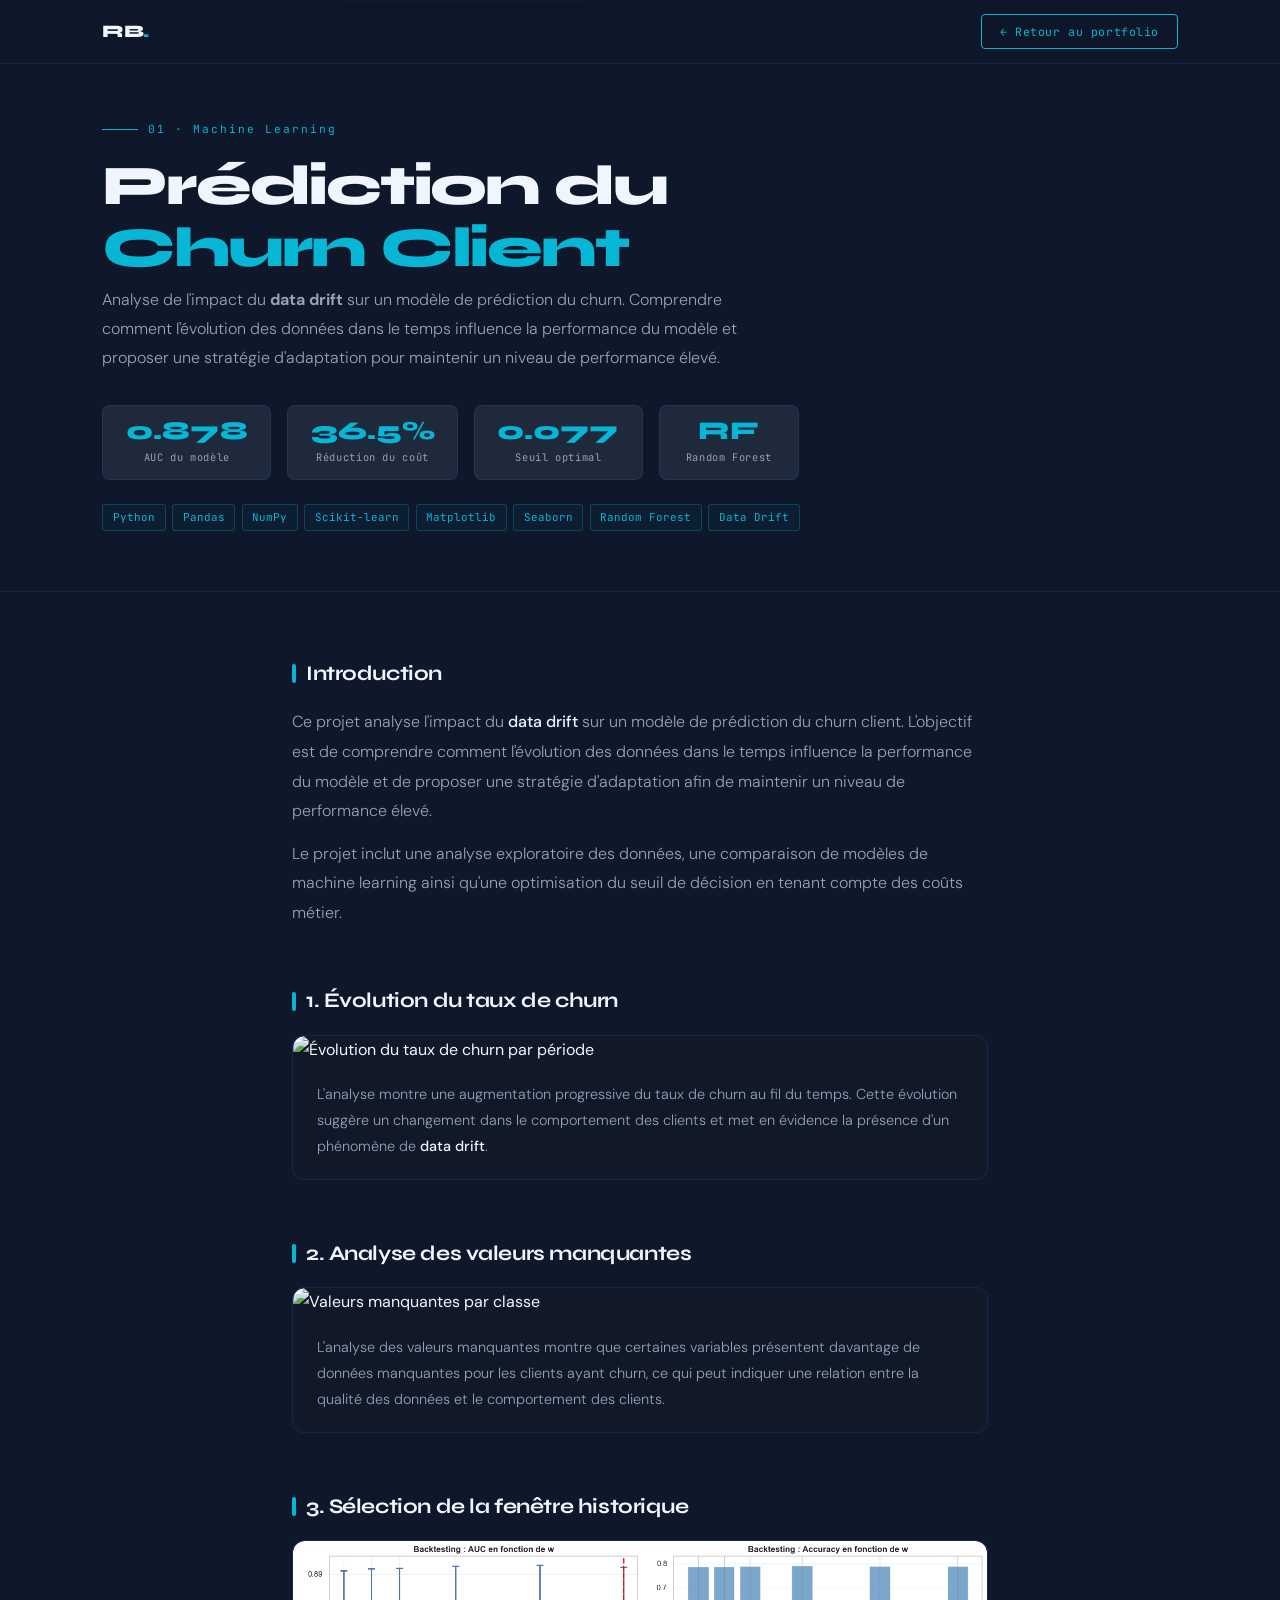
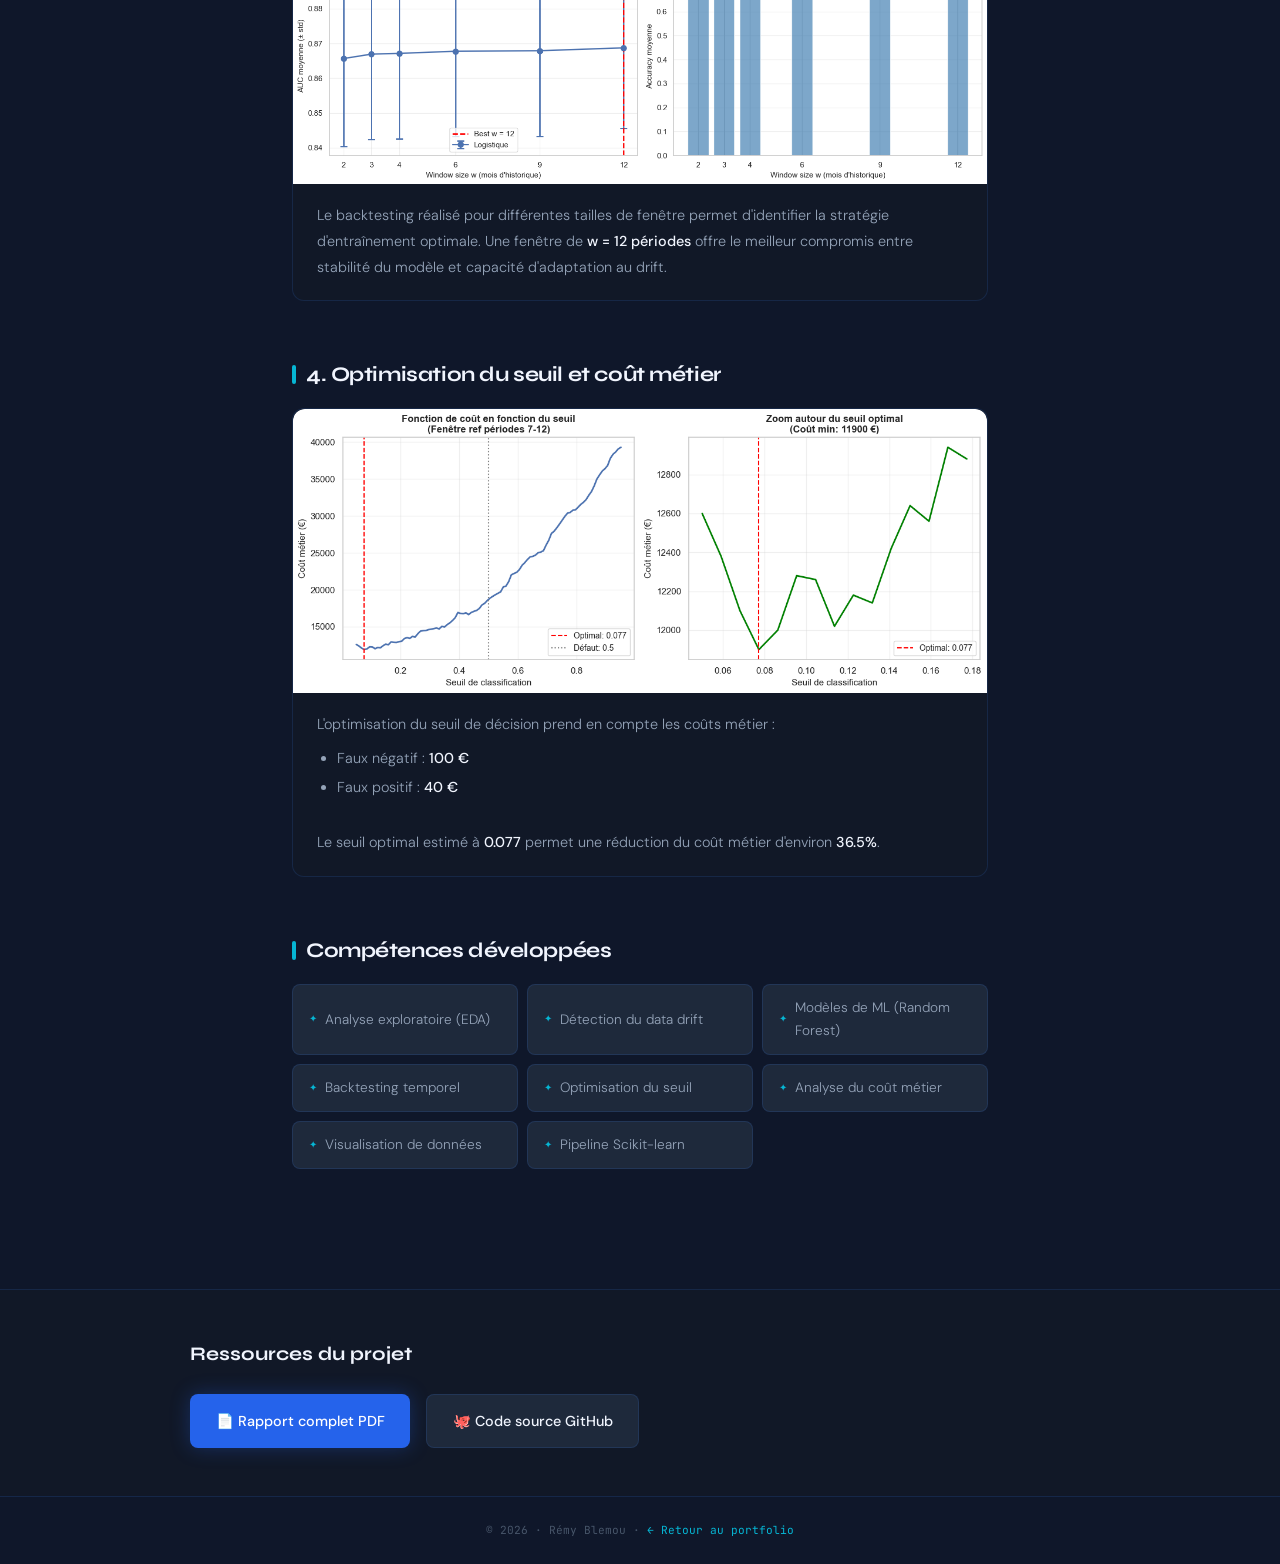
==== commit adc0cb64: "Redisign portefolio - Churn" ====
--- a/Projects/churn.html
+++ b/Projects/churn.html
@@ -3,618 +3,271 @@
 <head>
 <meta charset="UTF-8"/>
 <meta name="viewport" content="width=device-width, initial-scale=1.0"/>
-<title>Rémy Blemou — Data Analyst & Data Scientist</title>
+<title>Prédiction du Churn Client — Rémy Blemou</title>
 <link rel="preconnect" href="https://fonts.googleapis.com"/>
 <link rel="preconnect" href="https://fonts.gstatic.com" crossorigin/>
 <link href="https://fonts.googleapis.com/css2?family=Syne:wght@400;600;700;800&family=DM+Sans:ital,wght@0,300;0,400;0,500;1,300&family=JetBrains+Mono:wght@400;500&display=swap" rel="stylesheet"/>
-<script src="https://cdnjs.cloudflare.com/ajax/libs/three.js/r134/three.min.js"></script>
 <style>
 :root {
   --bg:#0f172a; --bg2:#111827; --bg3:#1e293b;
   --blue:#2563eb; --blue-l:#3b82f6;
   --cyan:#06b6d4; --cyan-l:#22d3ee;
   --white:#f1f5fe; --gray:#94a3b8; --gray2:#475569;
-  --border:rgba(59,130,246,0.15); --glow:rgba(37,99,235,0.3);
+  --border:rgba(59,130,246,0.15);
   --fh:'Syne',sans-serif; --fb:'DM Sans',sans-serif; --fm:'JetBrains Mono',monospace;
 }
 *,*::before,*::after{margin:0;padding:0;box-sizing:border-box}
 html{scroll-behavior:smooth}
-body{background:var(--bg);color:var(--white);font-family:var(--fb);overflow-x:hidden;line-height:1.7}
+body{background:var(--bg);color:var(--white);font-family:var(--fb);line-height:1.7;overflow-x:hidden}
 ::-webkit-scrollbar{width:4px}
 ::-webkit-scrollbar-track{background:var(--bg)}
 ::-webkit-scrollbar-thumb{background:var(--blue);border-radius:2px}
 
 /* NAV */
-nav{position:fixed;top:0;left:0;right:0;z-index:100;display:flex;align-items:center;justify-content:space-between;padding:0 8%;height:64px;background:rgba(15,23,42,0.92);backdrop-filter:blur(16px);border-bottom:1px solid var(--border)}
-.nav-logo{font-family:var(--fh);font-size:1.2rem;font-weight:800;color:var(--white);text-decoration:none;letter-spacing:-0.03em}
+nav{position:fixed;top:0;left:0;right:0;z-index:100;display:flex;align-items:center;justify-content:space-between;padding:0 8%;height:64px;background:rgba(15,23,42,0.95);backdrop-filter:blur(16px);border-bottom:1px solid var(--border)}
+.nav-logo{font-family:var(--fh);font-size:1.1rem;font-weight:800;color:var(--white);text-decoration:none;letter-spacing:-0.03em}
 .nav-logo span{color:var(--cyan)}
-.nav-links{display:flex;gap:1.8rem;list-style:none}
-.nav-links a{font-family:var(--fm);font-size:0.72rem;color:var(--gray);text-decoration:none;letter-spacing:0.06em;transition:color 0.2s}
-.nav-links a:hover,.nav-links a.active{color:var(--cyan)}
-.nav-cta{font-family:var(--fm);font-size:0.72rem;color:var(--cyan);text-decoration:none;border:1px solid var(--cyan);padding:0.4rem 1.1rem;border-radius:4px;transition:all 0.2s}
-.nav-cta:hover{background:var(--cyan);color:var(--bg)}
-
-/* HERO */
-#hero{min-height:100vh;display:flex;align-items:center;justify-content:center;padding:80px 8% 0;position:relative;overflow:hidden}
-#hero-canvas{position:absolute;inset:0;z-index:0;opacity:0.4;pointer-events:none}
-.hero-content{position:relative;z-index:1}
-.hero-tag{font-family:var(--fm);font-size:0.72rem;color:var(--cyan);letter-spacing:0.18em;margin-bottom:1.2rem;display:flex;align-items:center;gap:0.6rem}
-.hero-tag::before{content:'';display:block;width:36px;height:1px;background:var(--cyan)}
-.hero-name{font-family:var(--fh);font-size:clamp(3rem,6vw,5.5rem);font-weight:800;line-height:1.0;letter-spacing:-0.04em;margin-bottom:0.4rem}
-.hero-name .accent{color:var(--cyan)}
-.hero-title{font-family:var(--fh);font-size:clamp(1rem,2vw,1.3rem);font-weight:600;color:var(--blue-l);margin-bottom:1.6rem}
-.hero-desc{color:var(--gray);font-size:1rem;font-weight:300;max-width:520px;margin-bottom:2.5rem;line-height:1.85}
-.hero-btns{display:flex;gap:1rem;flex-wrap:wrap}
-.btn-primary{background:var(--blue);color:#fff;padding:0.78rem 2rem;border-radius:6px;text-decoration:none;font-weight:500;font-size:0.92rem;transition:all 0.2s;box-shadow:0 0 28px var(--glow)}
-.btn-primary:hover{background:var(--blue-l);transform:translateY(-2px)}
-.btn-outline{border:1px solid var(--border);color:var(--gray);padding:0.78rem 2rem;border-radius:6px;text-decoration:none;font-size:0.92rem;transition:all 0.2s}
-.btn-outline:hover{border-color:var(--blue-l);color:var(--white)}
-.scroll-hint{position:absolute;bottom:2.5rem;left:50%;transform:translateX(-50%);display:flex;flex-direction:column;align-items:center;gap:0.3rem;font-family:var(--fm);font-size:0.65rem;color:var(--gray2);letter-spacing:0.1em;z-index:1;animation:bounce 2s infinite}
-.scroll-hint::after{content:'↓';font-size:1rem;color:var(--cyan)}
-@keyframes bounce{0%,100%{transform:translateX(-50%) translateY(0)}50%{transform:translateX(-50%) translateY(7px)}}
-
-/* SECTIONS */
-section{padding:6rem 8%;position:relative}
-.section-inner{max-width:1100px;margin:0 auto}
-.section-tag{font-family:var(--fm);font-size:0.68rem;color:var(--cyan);letter-spacing:0.2em;margin-bottom:0.5rem;text-transform:uppercase}
-.section-title{font-family:var(--fh);font-size:clamp(1.8rem,3vw,2.6rem);font-weight:800;letter-spacing:-0.03em;margin-bottom:0.4rem}
-.divider{width:48px;height:3px;background:linear-gradient(90deg,var(--cyan),var(--blue));border-radius:2px;margin-bottom:1rem}
-.section-sub{color:var(--gray);font-weight:300;max-width:580px;margin-bottom:3rem}
-.fade{opacity:1;transform:translateY(0);transition:opacity 0.6s ease,transform 0.6s ease}
-.fade.animate{opacity:0;transform:translateY(30px)}
-.fade.animate.show{opacity:1;transform:translateY(0)}
-
-/* ABOUT */
-#about{background:var(--bg2)}
-.about-grid{display:grid;grid-template-columns:1fr 1fr;gap:5rem;align-items:start}
-.about-text p{color:var(--gray);font-weight:300;margin-bottom:1rem;line-height:1.85}
-.about-text strong{color:var(--white);font-weight:500}
-.about-quote{background:var(--bg3);border-left:3px solid var(--cyan);border-radius:0 8px 8px 0;padding:1rem 1.3rem;margin:1.5rem 0;color:var(--gray);font-style:italic;font-size:0.95rem}
-.tech-logos{display:flex;flex-wrap:wrap;gap:1.3rem;align-items:center;justify-content:center;padding:2rem;background:var(--bg3);border:1px solid var(--border);border-radius:16px}
-.tech-logos img{width:54px;height:54px;object-fit:contain;border-radius:8px;background:#fff;padding:6px;transition:0.3s;animation:float 6s infinite ease-in-out}
-.tech-logos img:nth-child(2){animation-delay:.6s}
-.tech-logos img:nth-child(3){animation-delay:1.2s}
-.tech-logos img:nth-child(4){animation-delay:1.8s}
-.tech-logos img:nth-child(5){animation-delay:2.4s}
-.tech-logos img:nth-child(6){animation-delay:3s}
-.tech-logos img:nth-child(7){animation-delay:3.6s}
-.tech-logos img:nth-child(8){animation-delay:4.2s}
-.tech-logos img:hover{transform:scale(1.28) translateY(-5px);box-shadow:0 8px 24px rgba(6,182,212,0.35)}
-@keyframes float{0%,100%{transform:translateY(0)}50%{transform:translateY(-12px)}}
-
-/* EXPERIENCE */
-#experience{background:var(--bg)}
-.timeline{position:relative;padding-left:1.8rem;margin-top:0.5rem}
-.timeline::before{content:'';position:absolute;left:0;top:0;bottom:0;width:1px;background:linear-gradient(to bottom,var(--cyan),transparent)}
-.tl-item{position:relative;margin-bottom:2.8rem}
-.tl-dot{position:absolute;left:-2.3rem;top:0.3rem;width:11px;height:11px;background:var(--bg);border:2px solid var(--cyan);border-radius:50%}
-.tl-dates{font-family:var(--fm);font-size:0.68rem;color:var(--cyan);letter-spacing:0.1em;margin-bottom:0.3rem}
-.tl-role{font-family:var(--fh);font-size:1.05rem;font-weight:700;color:var(--white);margin-bottom:0.15rem}
-.tl-org{font-size:0.88rem;color:var(--blue-l);font-weight:500;margin-bottom:0.7rem}
-.tl-desc{color:var(--gray);font-size:0.88rem;font-weight:300}
-.tl-desc li{margin-bottom:0.25rem;margin-left:1rem;line-height:1.65}
-.tags{display:flex;flex-wrap:wrap;gap:0.35rem;margin-top:0.75rem}
-.tag{font-family:var(--fm);font-size:0.65rem;color:var(--cyan);border:1px solid rgba(6,182,212,0.25);padding:0.18rem 0.55rem;border-radius:3px;background:rgba(6,182,212,0.05)}
-
-/* PROJETS */
-#projects{background:var(--bg2)}
-.projects-grid{display:grid;grid-template-columns:repeat(auto-fill,minmax(320px,1fr));gap:1.4rem}
-.project-card{background:var(--bg3);border:1px solid var(--border);border-radius:12px;overflow:hidden;transition:all 0.3s;position:relative}
-.project-card::before{content:'';position:absolute;inset:0;background:radial-gradient(circle at top left,rgba(6,182,212,0.05),transparent 60%);pointer-events:none;z-index:0}
-.project-card:hover{border-color:rgba(6,182,212,0.4);transform:translateY(-6px);box-shadow:0 12px 40px rgba(6,182,212,0.12)}
-.project-img{width:100%;height:180px;object-fit:cover;display:block;transition:0.3s}
-.project-card:hover .project-img{opacity:0.85}
-.project-img-placeholder{width:100%;height:180px;background:linear-gradient(135deg,#1B2D4F,var(--bg3));display:flex;align-items:center;justify-content:center;font-size:3.5rem}
-.project-body{padding:1.5rem;position:relative;z-index:1}
-.project-num{font-family:var(--fm);font-size:0.65rem;color:var(--gray2);letter-spacing:0.1em;margin-bottom:0.6rem}
-.project-title{font-family:var(--fh);font-size:1.05rem;font-weight:700;color:var(--white);margin-bottom:0.2rem;letter-spacing:-0.02em}
-.project-cat{font-family:var(--fm);font-size:0.7rem;color:var(--cyan);margin-bottom:0.7rem}
-.project-desc{color:var(--gray);font-size:0.85rem;font-weight:300;margin-bottom:0.9rem;line-height:1.7}
-.project-metric{background:rgba(6,182,212,0.07);border:1px solid rgba(6,182,212,0.15);border-radius:6px;padding:0.45rem 0.8rem;font-family:var(--fm);font-size:0.7rem;color:var(--cyan-l);margin-bottom:0.9rem}
-.project-footer{display:flex;justify-content:space-between;align-items:center;margin-top:0.5rem}
-.project-link{font-family:var(--fm);font-size:0.7rem;color:var(--blue-l);text-decoration:none;letter-spacing:0.05em;display:flex;align-items:center;gap:0.3rem;transition:color 0.2s}
-.project-link::after{content:'→'}
-.project-link:hover{color:var(--cyan)}
-
-/* COMPÉTENCES */
-#skills{background:var(--bg)}
-.skills-grid{display:grid;grid-template-columns:repeat(auto-fill,minmax(240px,1fr));gap:1.2rem}
-.skill-cat{background:var(--bg2);border:1px solid var(--border);border-radius:12px;padding:1.4rem;transition:border-color 0.2s}
-.skill-cat:hover{border-color:rgba(6,182,212,0.3)}
-.skill-cat-icon{font-size:1.7rem;margin-bottom:0.7rem}
-.skill-cat-title{font-family:var(--fh);font-size:0.92rem;font-weight:700;color:var(--white);margin-bottom:0.7rem}
-.skill-pills{display:flex;flex-wrap:wrap;gap:0.35rem}
-.pill{font-family:var(--fm);font-size:0.68rem;color:var(--gray);background:rgba(255,255,255,0.04);border:1px solid rgba(255,255,255,0.07);padding:0.22rem 0.55rem;border-radius:4px}
-
-/* FORMATION */
-#education{background:var(--bg2)}
-.edu-grid{display:grid;grid-template-columns:repeat(auto-fill,minmax(290px,1fr));gap:1.4rem}
-.edu-card{background:var(--bg3);border:1px solid var(--border);border-radius:12px;padding:1.7rem;transition:all 0.3s}
-.edu-card:hover{border-color:rgba(37,99,235,0.4);transform:translateY(-4px)}
-.edu-year{font-family:var(--fm);font-size:0.68rem;color:var(--blue-l);letter-spacing:0.1em;margin-bottom:0.4rem}
-.edu-degree{font-family:var(--fh);font-size:1rem;font-weight:700;color:var(--white);margin-bottom:0.25rem}
-.edu-school{font-size:0.85rem;color:var(--gray);margin-bottom:0.7rem}
-.edu-desc{font-size:0.8rem;color:var(--gray2);font-weight:300;line-height:1.6}
-
-/* GITHUB */
-#github{background:var(--bg)}
-.github-inner{display:grid;grid-template-columns:1fr 1fr;gap:2.5rem;align-items:start}
-.github-imgs{display:flex;flex-direction:column;gap:1rem}
-.github-imgs img{width:100%;border-radius:8px}
-.repo-list{display:flex;flex-direction:column;gap:0.75rem}
-.repo-card{background:var(--bg2);border:1px solid var(--border);border-radius:8px;padding:0.9rem 1.1rem;text-decoration:none;transition:all 0.2s;display:block}
-.repo-card:hover{border-color:rgba(6,182,212,0.3);transform:translateX(5px)}
-.repo-name{font-family:var(--fm);font-size:0.78rem;color:var(--blue-l);margin-bottom:0.25rem}
-.repo-desc{font-size:0.78rem;color:var(--gray);font-weight:300}
-
-/* CONTACT */
-#contact{background:var(--bg2);text-align:center}
-.contact-inner{max-width:600px;margin:0 auto}
-.contact-links{display:flex;justify-content:center;flex-wrap:wrap;gap:0.9rem;margin-top:2.5rem}
-.contact-link{display:flex;align-items:center;gap:0.5rem;background:var(--bg3);border:1px solid var(--border);padding:0.75rem 1.3rem;border-radius:8px;text-decoration:none;color:var(--gray);font-size:0.85rem;transition:all 0.2s}
-.contact-link:hover{border-color:var(--cyan);color:var(--white);transform:translateY(-2px)}
+.btn-back{font-family:var(--fm);font-size:0.72rem;color:var(--cyan);text-decoration:none;border:1px solid var(--cyan);padding:0.4rem 1.1rem;border-radius:4px;transition:all 0.2s;letter-spacing:0.05em}
+.btn-back:hover{background:var(--cyan);color:var(--bg)}
+
+/* HERO PROJET */
+.project-hero{padding:120px 8% 60px;background:var(--bg);border-bottom:1px solid var(--border);position:relative;overflow:hidden}
+.project-hero::before{content:'';position:absolute;top:0;left:0;right:0;height:2px;background:linear-gradient(90deg,transparent,var(--cyan),var(--blue),transparent)}
+.project-tag{font-family:var(--fm);font-size:0.7rem;color:var(--cyan);letter-spacing:0.18em;margin-bottom:1rem;display:flex;align-items:center;gap:0.6rem}
+.project-tag::before{content:'';display:block;width:36px;height:1px;background:var(--cyan)}
+.project-title{font-family:var(--fh);font-size:clamp(2rem,5vw,3.5rem);font-weight:800;letter-spacing:-0.04em;margin-bottom:0.5rem;line-height:1.1}
+.project-title .accent{color:var(--cyan)}
+.project-subtitle{font-size:1rem;color:var(--gray);font-weight:300;max-width:680px;margin-bottom:2rem;line-height:1.8}
+
+/* RÉSULTATS CLÉS */
+.results-band{display:flex;flex-wrap:wrap;gap:1rem;margin-top:0.5rem}
+.result-pill{background:var(--bg3);border:1px solid var(--border);border-radius:8px;padding:0.8rem 1.4rem;text-align:center;min-width:140px}
+.result-pill .val{font-family:var(--fh);font-size:1.6rem;font-weight:800;color:var(--cyan);display:block;line-height:1}
+.result-pill .lbl{font-family:var(--fm);font-size:0.65rem;color:var(--gray);letter-spacing:0.06em;margin-top:0.3rem;display:block}
+
+/* TECH STACK */
+.tech-band{display:flex;flex-wrap:wrap;gap:0.4rem;margin-top:1.5rem}
+.tech-tag{font-family:var(--fm);font-size:0.68rem;color:var(--cyan);border:1px solid rgba(6,182,212,0.25);padding:0.2rem 0.6rem;border-radius:3px;background:rgba(6,182,212,0.05)}
+
+/* CONTENT */
+.content{max-width:900px;margin:0 auto;padding:4rem 8%}
+.section-block{margin-bottom:3.5rem}
+.section-block h2{font-family:var(--fh);font-size:1.3rem;font-weight:700;color:var(--white);margin-bottom:1rem;letter-spacing:-0.02em;display:flex;align-items:center;gap:0.6rem}
+.section-block h2::before{content:'';display:block;width:4px;height:1.2rem;background:var(--cyan);border-radius:2px}
+.section-block p{color:var(--gray);font-weight:300;margin-bottom:0.8rem;line-height:1.85}
+.section-block strong{color:var(--white);font-weight:500}
+.section-block ul{color:var(--gray);font-weight:300;padding-left:1.5rem}
+.section-block ul li{margin-bottom:0.4rem;line-height:1.7}
+
+/* GRAPH CARDS */
+.graph-card{background:var(--bg2);border:1px solid var(--border);border-radius:12px;overflow:hidden;margin-top:1rem;transition:border-color 0.2s}
+.graph-card:hover{border-color:rgba(6,182,212,0.3)}
+.graph-card img{width:100%;display:block;border-radius:12px 12px 0 0}
+.graph-desc{padding:1.2rem 1.5rem;color:var(--gray);font-size:0.9rem;font-weight:300;line-height:1.8}
+.graph-desc strong{color:var(--white);font-weight:500}
+.graph-desc ul{padding-left:1.2rem;margin-top:0.5rem}
+.graph-desc ul li{margin-bottom:0.3rem}
+
+/* SKILLS */
+.skills-grid{display:grid;grid-template-columns:repeat(auto-fill,minmax(200px,1fr));gap:0.6rem;margin-top:0.8rem}
+.skill-item{background:var(--bg3);border:1px solid var(--border);border-radius:8px;padding:0.7rem 1rem;font-size:0.85rem;color:var(--gray);font-weight:300;display:flex;align-items:center;gap:0.5rem}
+.skill-item::before{content:'✦';color:var(--cyan);font-size:0.6rem}
+
+/* RESSOURCES */
+.resources-section{background:var(--bg2);border-top:1px solid var(--border);padding:3rem 8%}
+.resources-inner{max-width:900px;margin:0 auto}
+.resources-inner h2{font-family:var(--fh);font-size:1.2rem;font-weight:700;margin-bottom:1.5rem;color:var(--white)}
+.resource-btns{display:flex;flex-wrap:wrap;gap:1rem}
+.btn-resource{display:flex;align-items:center;gap:0.6rem;padding:0.85rem 1.6rem;border-radius:8px;text-decoration:none;font-weight:500;font-size:0.9rem;transition:all 0.2s}
+.btn-pdf{background:var(--blue);color:#fff;box-shadow:0 0 20px rgba(37,99,235,0.3)}
+.btn-pdf:hover{background:var(--blue-l);transform:translateY(-2px)}
+.btn-github{background:var(--bg3);color:var(--white);border:1px solid var(--border)}
+.btn-github:hover{border-color:var(--cyan);color:var(--cyan);transform:translateY(-2px)}
 
 /* FOOTER */
-footer{background:var(--bg);border-top:1px solid var(--border);text-align:center;padding:2rem 8%;font-family:var(--fm);font-size:0.7rem;color:var(--gray2);letter-spacing:0.05em}
-
-/* BURGER MENU MOBILE */
-.burger{display:none;flex-direction:column;gap:5px;cursor:pointer;padding:4px;background:none;border:none;z-index:200}
-.burger span{display:block;width:22px;height:2px;background:var(--white);border-radius:2px;transition:all 0.3s}
-.burger.open span:nth-child(1){transform:rotate(45deg) translate(5px,5px)}
-.burger.open span:nth-child(2){opacity:0}
-.burger.open span:nth-child(3){transform:rotate(-45deg) translate(5px,-5px)}
-
-/* CODE CARD */
-.hero-grid{display:grid;grid-template-columns:1fr 1fr;gap:3rem;align-items:center;width:100%;max-width:1200px;position:relative;z-index:1}
-.hero-card{background:var(--bg2);border:1px solid var(--border);border-radius:12px;padding:1.6rem;position:relative;box-shadow:0 0 50px rgba(6,182,212,0.06)}
-.hero-card::before{content:'';position:absolute;top:-1px;left:24px;right:24px;height:2px;background:linear-gradient(90deg,transparent,var(--cyan),transparent);border-radius:2px}
-.card-dots{display:flex;gap:6px;margin-bottom:1.2rem}
-.dot{width:10px;height:10px;border-radius:50%}
-.dot-r{background:#FF5F57}.dot-y{background:#FFBD2E}.dot-g{background:#28CA42}
-.code-line{font-family:var(--fm);font-size:0.76rem;line-height:1.95;color:var(--gray2)}
-.kw{color:#7C3AED}.fn{color:var(--blue-l)}.str{color:#10B981}.cy{color:var(--cyan)}.num{color:#F59E0B}.cmt{color:var(--gray2);font-style:italic}
-.code-cursor{display:inline-block;width:7px;height:13px;background:var(--cyan);vertical-align:middle;animation:blink 1s step-end infinite}
-@keyframes blink{0%,100%{opacity:1}50%{opacity:0}}
-
-/* RESPONSIVE */
-@media(max-width:900px){
-  .about-grid,.github-inner{grid-template-columns:1fr;gap:2.5rem}
-  .hero-card-wrap{display:none}
-  section{padding:4rem 6%}
-  .burger{display:flex}
-  .nav-cta{display:none}
-  .nav-links{
-    display:flex;flex-direction:column;gap:0;
-    position:fixed;top:64px;left:0;right:0;
-    background:rgba(15,23,42,0.98);
-    backdrop-filter:blur(20px);
-    border-bottom:1px solid var(--border);
-    padding:0;
-    max-height:0;overflow:hidden;
-    transition:max-height 0.35s ease, padding 0.35s ease;
-  }
-  .nav-links.open{max-height:400px;padding:1rem 0}
-  .nav-links li{border-bottom:1px solid var(--border)}
-  .nav-links a{display:block;padding:0.9rem 8%;font-size:0.85rem;letter-spacing:0.04em}
+footer{background:var(--bg);border-top:1px solid var(--border);text-align:center;padding:1.5rem 8%;font-family:var(--fm);font-size:0.7rem;color:var(--gray2)}
+
+/* FADE */
+.fade{opacity:0;transform:translateY(24px);transition:opacity 0.5s ease,transform 0.5s ease}
+.fade.show{opacity:1;transform:translateY(0)}
+
+@media(max-width:768px){
+  .project-hero{padding:90px 6% 40px}
+  .content{padding:3rem 6%}
+  .resources-section{padding:2rem 6%}
+  nav{padding:0 6%}
+  .results-band{gap:0.7rem}
+  .result-pill{min-width:120px}
+  .fade{opacity:1;transform:none}
 }
-
-/* VIDEO SECTION */
-#video { background: var(--bg); }
-.video-inner { max-width: 860px; margin: 0 auto; text-align: center; }
-.video-wrap {
-  position: relative; margin-top: 2rem;
-  border-radius: 16px; overflow: hidden;
-  border: 1px solid var(--border);
-  box-shadow: 0 0 60px rgba(6,182,212,0.08);
-  background: var(--bg3);
-}
-.video-wrap::before {
-  content: '';
-  position: absolute; top: -1px; left: 48px; right: 48px; height: 2px;
-  background: linear-gradient(90deg, transparent, var(--cyan), transparent);
-  z-index: 1;
-}
-.video-wrap video {
-  width: 100%; display: block; border-radius: 16px;
-  max-height: 480px; object-fit: cover;
-}
-.video-placeholder {
-  width: 100%; aspect-ratio: 16/9;
-  display: flex; flex-direction: column;
-  align-items: center; justify-content: center; gap: 1.2rem;
-  background: linear-gradient(135deg, var(--bg3), var(--navy));
-  border-radius: 16px; cursor: pointer;
-  transition: all 0.3s;
-  min-height: 320px;
-}
-.video-placeholder:hover { box-shadow: 0 0 40px rgba(6,182,212,0.15); }
-.play-btn {
-  width: 72px; height: 72px; border-radius: 50%;
-  background: rgba(6,182,212,0.15);
-  border: 2px solid var(--cyan);
-  display: flex; align-items: center; justify-content: center;
-  font-size: 1.8rem;
-  transition: all 0.3s;
-}
-.video-placeholder:hover .play-btn {
-  background: rgba(6,182,212,0.25);
-  transform: scale(1.1);
-  box-shadow: 0 0 30px rgba(6,182,212,0.3);
-}
-.video-placeholder-text {
-  font-family: var(--fm); font-size: 0.8rem;
-  color: var(--gray); letter-spacing: 0.08em;
-}
-.video-placeholder-text strong { color: var(--cyan); display: block; font-size: 1rem; margin-bottom: 0.3rem; }
 </style>
 </head>
 <body>
 
+<!-- NAV -->
 <nav>
-  <a href="#hero" class="nav-logo">RB<span>.</span></a>
-  <ul class="nav-links">
-    <li><a href="#video">Présentation</a></li>
-    <li><a href="#about">À propos</a></li>
-    <li><a href="#experience">Expériences</a></li>
-    <li><a href="#projects">Projets</a></li>
-    <li><a href="#skills">Compétences</a></li>
-    <li><a href="#education">Formation</a></li>
-    <li><a href="#contact">Contact</a></li>
-  </ul>
-  <button class="burger" id="burger" aria-label="Menu">
-    <span></span><span></span><span></span>
-  </button>
-  <a href="assets/CV-BLEMOU-Remy-Alternance-Data.pdf" class="nav-cta" target="_blank">CV PDF</a>
+  <a href="../index.html" class="nav-logo">RB<span>.</span></a>
+  <a href="../index.html" class="btn-back">← Retour au portfolio</a>
 </nav>
 
-<section id="hero">
-  <canvas id="hero-canvas"></canvas>
-  <div class="hero-grid">
-    <div class="hero-content">
-      <div class="hero-tag">Disponible · Alternance sept. 2026</div>
-      <h1 class="hero-name">Rémy<br><span class="accent">Blemou</span></h1>
-      <div class="hero-title">Data Analyst · Data Scientist · Business Intelligence</div>
-      <p class="hero-desc">Étudiant en Bachelor Business Data Science à l'UCO Angers. Je transforme les données brutes en insights actionnables grâce à Python, SQL, Power BI et le Machine Learning.</p>
-      <div class="hero-btns">
-        <a href="#projects" class="btn-primary">Voir mes projets</a>
-        <a href="#contact" class="btn-outline">Me contacter</a>
-      </div>
-    </div>
-    <div class="hero-card-wrap">
-      <div class="hero-card">
-        <div class="card-dots">
-          <div class="dot dot-r"></div>
-          <div class="dot dot-y"></div>
-          <div class="dot dot-g"></div>
-        </div>
-        <div class="code-line"><span class="cmt"># analyse_ventes.py</span></div>
-        <div class="code-line"><span class="kw">import</span> pandas <span class="kw">as</span> <span class="cy">pd</span></div>
-        <div class="code-line"><span class="kw">import</span> sqlalchemy <span class="kw">as</span> <span class="cy">sa</span></div>
-        <div class="code-line">&nbsp;</div>
-        <div class="code-line"><span class="cmt"># Connexion PostgreSQL</span></div>
-        <div class="code-line">engine = <span class="cy">sa</span>.<span class="fn">create_engine</span>(</div>
-        <div class="code-line">&nbsp;&nbsp;<span class="str">"postgresql://db:5432/ventes"</span></div>
-        <div class="code-line">)</div>
-        <div class="code-line">&nbsp;</div>
-        <div class="code-line"><span class="cmt"># Extraction & analyse</span></div>
-        <div class="code-line">df = <span class="cy">pd</span>.<span class="fn">read_sql</span>(<span class="str">"SELECT * FROM offres"</span>, engine)</div>
-        <div class="code-line">kpis = df.<span class="fn">groupby</span>(<span class="str">"zone"</span>).<span class="fn">agg</span>({</div>
-        <div class="code-line">&nbsp;&nbsp;<span class="str">"prix"</span>: <span class="str">"mean"</span>, <span class="str">"volume"</span>: <span class="str">"sum"</span></div>
-        <div class="code-line">})</div>
-        <div class="code-line"><span class="cmt"># ✓ Insights générés</span> <span class="code-cursor"></span></div>
-      </div>
-    </div>
-  </div>
-  <div class="scroll-hint">SCROLL</div>
-</section>
-
-<section id="video">
-  <div class="section-inner">
-    <div class="video-inner fade">
-      <div class="section-tag" style="text-align:center;display:block">// présentation</div>
-      <h2 class="section-title" style="text-align:center">Je me présente</h2>
-      <div class="divider" style="margin:0.5rem auto 0.5rem"></div>
-      <p style="color:var(--gray);font-weight:300;margin-bottom:2rem;text-align:center">
-        Une présentation rapide de mon parcours, mes motivations et ce que je peux apporter à votre équipe.
-      </p>
-      <div class="video-wrap">
-        <!-- Quand tu as ta vidéo : dépose-la dans assets/video.mp4 et supprime le placeholder -->
-        <video controls poster="" id="presentation-video" style="display:none">
-          <source src="assets/video.mp4" type="video/mp4">
-        </video>
-        <div class="video-placeholder" id="video-placeholder" onclick="playVideo()">
-          <div class="play-btn">▶</div>
-          <div class="video-placeholder-text">
-            <strong>Vidéo de présentation</strong>
-            Bientôt disponible — revenez vite !
-          </div>
-        </div>
-      </div>
-    </div>
-  </div>
-</section>
-
-<section id="about">
-  <div class="section-inner">
-    <div class="section-tag">// à propos</div>
-    <h2 class="section-title">Qui suis-je ?</h2>
-    <div class="divider"></div>
-    <div class="about-grid">
-      <div class="about-text fade">
-        <p>Je suis <strong>Rémy Blemou</strong>, étudiant en Bachelor Business Data Science à l'UCO Angers (2024–2027), en recherche d'alternance à partir de <strong>septembre 2026</strong>.</p>
-        <p>Passionné par la donnée sous toutes ses formes — exploration, modélisation, visualisation — je me situe à la croisée de la <strong>Data Science</strong>, de la <strong>Business Intelligence</strong> et de l'<strong>ingénierie des données</strong>.</p>
-        <div class="about-quote">« Mon moteur : transformer des données brutes en décisions claires et actionnables pour les organisations. »</div>
-        <p>Fort de 4 expériences professionnelles réelles (SDIS49, AEGA, UCO Angers, CNPSA Conakry), j'ai travaillé sur des pipelines ETL, des dashboards Power BI, du Machine Learning et de la modélisation PostgreSQL.</p>
-      </div>
-      <div class="fade">
-        <div class="tech-logos">
-          <img src="https://cdn.jsdelivr.net/gh/devicons/devicon/icons/python/python-original.svg" alt="Python" title="Python"/>
-          <img src="https://cdn.jsdelivr.net/gh/devicons/devicon/icons/r/r-original.svg" alt="R" title="R"/>
-          <img src="https://cdn.jsdelivr.net/gh/devicons/devicon/icons/postgresql/postgresql-original.svg" alt="PostgreSQL" title="PostgreSQL"/>
-          <img src="https://upload.wikimedia.org/wikipedia/commons/c/cf/New_Power_BI_Logo.svg" alt="Power BI" title="Power BI"/>
-          <img src="https://upload.wikimedia.org/wikipedia/commons/7/73/Microsoft_Excel_2013-2019_logo.svg" alt="Excel" title="Excel"/>
-          <img src="https://upload.wikimedia.org/wikipedia/commons/0/05/Scikit_learn_logo_small.svg" alt="Scikit-learn" title="Scikit-learn"/>
-          <img src="https://cdn.jsdelivr.net/gh/devicons/devicon/icons/git/git-original.svg" alt="Git" title="Git"/>
-          <img src="https://cdn.jsdelivr.net/gh/devicons/devicon/icons/linux/linux-original.svg" alt="Linux" title="Linux"/>
-        </div>
-      </div>
-    </div>
-  </div>
-</section>
-
-<section id="experience">
-  <div class="section-inner">
-    <div class="section-tag">// expériences</div>
-    <h2 class="section-title">Parcours professionnel</h2>
-    <div class="divider"></div>
-    <p class="section-sub">4 expériences dans des environnements data réels, de Conakry à Angers.</p>
-    <div class="timeline">
-      <div class="tl-item fade">
-        <div class="tl-dot"></div>
-        <div class="tl-dates">AVR. 2026 — JUIL. 2026</div>
-        <div class="tl-role">Data Engineer & Analyst</div>
-        <div class="tl-org">SDIS49 — Projet NexSIS · Angers</div>
-        <ul class="tl-desc">
-          <li>Pipeline ETL Apache Hop : extraction via API REST et intégration PostgreSQL</li>
-          <li>Conception d'une base de données décisionnelle PostgreSQL pour l'analyse opérationnelle</li>
-          <li>Développement de tableaux de bord DigDash pour le suivi en temps réel</li>
+<!-- HERO -->
+<div class="project-hero">
+  <div class="project-tag">01 · Machine Learning</div>
+  <h1 class="project-title">Prédiction du<br><span class="accent">Churn Client</span></h1>
+  <p class="project-subtitle">
+    Analyse de l'impact du <strong>data drift</strong> sur un modèle de prédiction du churn. 
+    Comprendre comment l'évolution des données dans le temps influence la performance du modèle 
+    et proposer une stratégie d'adaptation pour maintenir un niveau de performance élevé.
+  </p>
+
+  <div class="results-band">
+    <div class="result-pill">
+      <span class="val">0.878</span>
+      <span class="lbl">AUC du modèle</span>
+    </div>
+    <div class="result-pill">
+      <span class="val">36.5%</span>
+      <span class="lbl">Réduction du coût</span>
+    </div>
+    <div class="result-pill">
+      <span class="val">0.077</span>
+      <span class="lbl">Seuil optimal</span>
+    </div>
+    <div class="result-pill">
+      <span class="val">RF</span>
+      <span class="lbl">Random Forest</span>
+    </div>
+  </div>
+
+  <div class="tech-band">
+    <span class="tech-tag">Python</span>
+    <span class="tech-tag">Pandas</span>
+    <span class="tech-tag">NumPy</span>
+    <span class="tech-tag">Scikit-learn</span>
+    <span class="tech-tag">Matplotlib</span>
+    <span class="tech-tag">Seaborn</span>
+    <span class="tech-tag">Random Forest</span>
+    <span class="tech-tag">Data Drift</span>
+  </div>
+</div>
+
+<!-- CONTENU -->
+<div class="content">
+
+  <!-- INTRO -->
+  <div class="section-block fade">
+    <h2>Introduction</h2>
+    <p>
+      Ce projet analyse l'impact du <strong>data drift</strong> sur un modèle de prédiction du churn client. 
+      L'objectif est de comprendre comment l'évolution des données dans le temps influence la performance 
+      du modèle et de proposer une stratégie d'adaptation afin de maintenir un niveau de performance élevé.
+    </p>
+    <p>
+      Le projet inclut une analyse exploratoire des données, une comparaison de modèles de machine learning 
+      ainsi qu'une optimisation du seuil de décision en tenant compte des coûts métier.
+    </p>
+  </div>
+
+  <!-- GRAPH 1 -->
+  <div class="section-block fade">
+    <h2>1. Évolution du taux de churn</h2>
+    <div class="graph-card">
+      <img src="../assets/asset_churn/fig_01_taux_churn_par_periode.png" alt="Évolution du taux de churn par période"/>
+      <div class="graph-desc">
+        L'analyse montre une augmentation progressive du taux de churn au fil du temps. 
+        Cette évolution suggère un changement dans le comportement des clients et met en évidence 
+        la présence d'un phénomène de <strong>data drift</strong>.
+      </div>
+    </div>
+  </div>
+
+  <!-- GRAPH 2 -->
+  <div class="section-block fade">
+    <h2>2. Analyse des valeurs manquantes</h2>
+    <div class="graph-card">
+      <img src="../assets/asset_churn/fig_05_valeurs_manquantes_class_churn.png" alt="Valeurs manquantes par classe"/>
+      <div class="graph-desc">
+        L'analyse des valeurs manquantes montre que certaines variables présentent davantage de données 
+        manquantes pour les clients ayant churn, ce qui peut indiquer une relation entre la qualité 
+        des données et le comportement des clients.
+      </div>
+    </div>
+  </div>
+
+  <!-- GRAPH 3 -->
+  <div class="section-block fade">
+    <h2>3. Sélection de la fenêtre historique</h2>
+    <div class="graph-card">
+      <img src="../assets/asset_churn/fig_08_selection_fenetre_historique_w.png" alt="Sélection de la fenêtre historique"/>
+      <div class="graph-desc">
+        Le backtesting réalisé pour différentes tailles de fenêtre permet d'identifier la stratégie 
+        d'entraînement optimale. Une fenêtre de <strong>w = 12 périodes</strong> offre le meilleur 
+        compromis entre stabilité du modèle et capacité d'adaptation au drift.
+      </div>
+    </div>
+  </div>
+
+  <!-- GRAPH 4 -->
+  <div class="section-block fade">
+    <h2>4. Optimisation du seuil et coût métier</h2>
+    <div class="graph-card">
+      <img src="../assets/asset_churn/fig_10_optimisation_seuil_cout_metier.png" alt="Optimisation du seuil de décision"/>
+      <div class="graph-desc">
+        L'optimisation du seuil de décision prend en compte les coûts métier :
+        <ul>
+          <li>Faux négatif : <strong>100 €</strong></li>
+          <li>Faux positif : <strong>40 €</strong></li>
         </ul>
-        <div class="tags"><span class="tag">Apache Hop (ETL)</span><span class="tag">PostgreSQL</span><span class="tag">DigDash</span><span class="tag">API REST</span></div>
-      </div>
-      <div class="tl-item fade">
-        <div class="tl-dot"></div>
-        <div class="tl-dates">OCT. 2025 — PRÉSENT</div>
-        <div class="tl-role">Data Analyst (Bénévole)</div>
-        <div class="tl-org">AEGA — Angers</div>
-        <ul class="tl-desc">
-          <li>Gestion du cycle complet de la donnée : collecte → nettoyage → dashboards → diffusion</li>
-          <li>Développement et maintenance de dashboards Power BI pour le pilotage stratégique</li>
-          <li>Définition et suivi des KPIs, identification d'insights pour la direction</li>
-        </ul>
-        <div class="tags"><span class="tag">Power BI</span><span class="tag">DAX</span><span class="tag">Excel</span><span class="tag">KPI</span></div>
-      </div>
-      <div class="tl-item fade">
-        <div class="tl-dot"></div>
-        <div class="tl-dates">MAI 2025 — JUIL. 2025</div>
-        <div class="tl-role">Data Analyst</div>
-        <div class="tl-org">Observatoire des données — UCO Angers</div>
-        <ul class="tl-desc">
-          <li>Création de tableaux interactifs Power BI pour l'analyse de l'occupation des salles</li>
-          <li>Nettoyage et modélisation des données brutes issues du SI</li>
-        </ul>
-        <div class="tags"><span class="tag">Power BI</span><span class="tag">Excel</span><span class="tag">Data Cleaning</span></div>
-      </div>
-      <div class="tl-item fade">
-        <div class="tl-dot"></div>
-        <div class="tl-dates">JUIN 2024 — AOÛT 2024</div>
-        <div class="tl-role">Assistant Gestion des Données</div>
-        <div class="tl-org">CNPSA — Conakry, Guinée</div>
-        <ul class="tl-desc">
-          <li>Saisie et fiabilisation des bases Excel pour le calcul des pensions d'agents de l'État</li>
-          <li>Amélioration de la qualité des données et réduction des erreurs de saisie</li>
-        </ul>
-        <div class="tags"><span class="tag">Excel</span><span class="tag">Data Quality</span></div>
-      </div>
-    </div>
-  </div>
-</section>
-
-<section id="projects">
-  <div class="section-inner">
-    <div class="section-tag">// projets</div>
-    <h2 class="section-title">Projets réalisés</h2>
-    <div class="divider"></div>
-    <p class="section-sub">Des projets concrets avec des résultats mesurables.</p>
-    <div class="projects-grid">
-      <div class="project-card fade">
-        <img class="project-img" src="assets/asset_churn/fig_01_taux_churn_par_periode.png" alt="Churn" onerror="this.style.display='none';this.nextElementSibling.style.display='flex'"/>
-        <div class="project-img-placeholder" style="display:none">🤖</div>
-        <div class="project-body">
-          <div class="project-num">01 · Machine Learning</div>
-          <div class="project-title">Prédiction du Churn Client</div>
-          <div class="project-cat">Python · Scikit-learn · Pandas</div>
-          <p class="project-desc">Modèle ML pour anticiper le départ des clients et permettre des actions de rétention ciblées.</p>
-          <div class="project-metric">✦ Modèle Random Forest — Précision 88% — Réduction simulée churn 36,5%</div>
-          <div class="tags"><span class="tag">Scikit-learn</span><span class="tag">Classification</span><span class="tag">Random Forest</span></div>
-          <div class="project-footer"><a href="Projects/churn.html" class="project-link">Voir le projet</a><span class="tag">2025</span></div>
-        </div>
-      </div>
-      <div class="project-card fade">
-        <img class="project-img" src="assets/immobilier/dashboard1.png" alt="Immobilier" onerror="this.style.display='none';this.nextElementSibling.style.display='flex'"/>
-        <div class="project-img-placeholder" style="display:none">📊</div>
-        <div class="project-body">
-          <div class="project-num">02 · Business Intelligence</div>
-          <div class="project-title">Analyse Marché Immobilier</div>
-          <div class="project-cat">R · Power BI · DAX · Excel</div>
-          <p class="project-desc">Analyse de 20 000+ transactions immobilières — tendances de prix et segmentation géographique interactive.</p>
-          <div class="project-metric">✦ 20 000+ transactions analysées</div>
-          <div class="tags"><span class="tag">Power BI</span><span class="tag">R</span><span class="tag">ggplot2</span><span class="tag">DAX</span></div>
-          <div class="project-footer"><a href="Projects/immobilier.html" class="project-link">Voir le projet</a><span class="tag">2025</span></div>
-        </div>
-      </div>
-      <div class="project-card fade">
-        <div class="project-img-placeholder">🚗</div>
-        <div class="project-body">
-          <div class="project-num">03 · IA & Application</div>
-          <div class="project-title">Estimation Prix Véhicules</div>
-          <div class="project-cat">Python · Random Forest · FastAPI · Google Cloud</div>
-          <p class="project-desc">Application marketing avec modèle de prédiction pour estimer les prix de reprise de véhicules d'occasion.</p>
-          <div class="project-metric">✦ Modèle Random Forest déployé via FastAPI sur VM Google Cloud</div>
-          <div class="tags"><span class="tag">Random Forest</span><span class="tag">FastAPI</span><span class="tag">Google Cloud</span></div>
-          <div class="project-footer"><a href="https://github.com/blemou19/vehicle-price-prediction" target="_blank" class="project-link">Voir sur GitHub</a><span class="tag">2025</span></div>
-        </div>
-      </div>
-      <div class="project-card fade">
-        <div class="project-img-placeholder">🗄️</div>
-        <div class="project-body">
-          <div class="project-num">04 · Data Engineering</div>
-          <div class="project-title">Historisation des Offres SQL</div>
-          <div class="project-cat">PostgreSQL · SQL · Modélisation</div>
-          <p class="project-desc">Conception d'une BDD de ventes avec automatisation des imports et log journalier pour le suivi historique.</p>
-          <div class="project-metric">✦ Automatisation complète des imports journaliers</div>
-          <div class="tags"><span class="tag">PostgreSQL</span><span class="tag">SQL avancé</span><span class="tag">Modélisation</span></div>
-          <div class="project-footer"><a href="https://github.com/blemou19/sql-integration-historisation-offres" target="_blank" class="project-link">Voir sur GitHub</a><span class="tag">2024</span></div>
-        </div>
-      </div>
-    </div>
-  </div>
-</section>
-
-<section id="skills">
-  <div class="section-inner">
-    <div class="section-tag">// compétences</div>
-    <h2 class="section-title">Stack technique</h2>
-    <div class="divider"></div>
+        <br/>
+        Le seuil optimal estimé à <strong>0.077</strong> permet une réduction 
+        du coût métier d'environ <strong>36.5%</strong>.
+      </div>
+    </div>
+  </div>
+
+  <!-- COMPÉTENCES -->
+  <div class="section-block fade">
+    <h2>Compétences développées</h2>
     <div class="skills-grid">
-      <div class="skill-cat fade"><div class="skill-cat-icon">📊</div><div class="skill-cat-title">Data & BI</div><div class="skill-pills"><span class="pill">Power BI</span><span class="pill">DAX</span><span class="pill">Power Query</span><span class="pill">Excel</span><span class="pill">Tableau</span><span class="pill">DigDash</span></div></div>
-      <div class="skill-cat fade"><div class="skill-cat-icon">🐍</div><div class="skill-cat-title">Programmation</div><div class="skill-pills"><span class="pill">Python</span><span class="pill">Pandas</span><span class="pill">NumPy</span><span class="pill">Matplotlib</span><span class="pill">R</span><span class="pill">SAS</span></div></div>
-      <div class="skill-cat fade"><div class="skill-cat-icon">🗄️</div><div class="skill-cat-title">Bases de données</div><div class="skill-pills"><span class="pill">PostgreSQL</span><span class="pill">MySQL</span><span class="pill">SQL avancé</span><span class="pill">Modélisation</span></div></div>
-      <div class="skill-cat fade"><div class="skill-cat-icon">🤖</div><div class="skill-cat-title">Machine Learning</div><div class="skill-pills"><span class="pill">Scikit-learn</span><span class="pill">XGBoost</span><span class="pill">Random Forest</span><span class="pill">Classification</span><span class="pill">Régression</span><span class="pill">Clustering</span></div></div>
-      <div class="skill-cat fade"><div class="skill-cat-icon">⚙️</div><div class="skill-cat-title">Data Engineering</div><div class="skill-pills"><span class="pill">Apache Hop (ETL)</span><span class="pill">API REST</span><span class="pill">FastAPI</span><span class="pill">Git</span><span class="pill">Linux</span></div></div>
-      <div class="skill-cat fade"><div class="skill-cat-icon">🧠</div><div class="skill-cat-title">Soft Skills</div><div class="skill-pills"><span class="pill">Rigueur analytique</span><span class="pill">Autonomie</span><span class="pill">Communication</span><span class="pill">Esprit d'équipe</span><span class="pill">Adaptabilité</span><span class="pill">Curiosité</span></div></div>
-    </div>
-  </div>
-</section>
-
-<section id="education">
-  <div class="section-inner">
-    <div class="section-tag">// formation</div>
-    <h2 class="section-title">Parcours académique</h2>
-    <div class="divider"></div>
-    <div class="edu-grid">
-      <div class="edu-card fade"><div class="edu-year">2024 – 2027</div><div class="edu-degree">Bachelor Business Data Science</div><div class="edu-school">UCO Angers · France</div><p class="edu-desc">Data Science · Machine Learning · Business Intelligence · Python · SQL · Power BI · Statistiques</p></div>
-      <div class="edu-card fade"><div class="edu-year">2023 – 2024</div><div class="edu-degree">Licence 1 — Développement Logiciel</div><div class="edu-school">Université Gamal Abdel Nasser · Conakry</div><p class="edu-desc">Algorithmique, programmation, développement logiciel, systèmes informatiques.</p></div>
-      <div class="edu-card fade"><div class="edu-year">2023</div><div class="edu-degree">Baccalauréat Sciences Expérimentales</div><div class="edu-school">Lycée Sainte Marie · Conakry · <strong style="color:var(--cyan)">Mention Bien</strong></div><p class="edu-desc">Mathématiques, sciences expérimentales, raisonnement analytique.</p></div>
-    </div>
-  </div>
-</section>
-
-<section id="github">
-  <div class="section-inner">
-    <div class="section-tag">// github</div>
-    <h2 class="section-title">Activité GitHub</h2>
-    <div class="divider"></div>
-    <div class="github-inner">
-      <div class="github-imgs fade">
-        <img src="https://github-readme-stats.vercel.app/api?username=blemou19&show_icons=true&theme=tokyonight&hide_border=true&bg_color=0f172a&title_color=06B6D4&icon_color=3B82F6" alt="GitHub Stats"/>
-        <img src="https://github-readme-stats.vercel.app/api/top-langs/?username=blemou19&layout=compact&theme=tokyonight&hide_border=true&bg_color=0f172a&title_color=06B6D4" alt="Top Langages"/>
-      </div>
-      <div class="fade">
-        <p class="section-sub" style="margin-bottom:1.2rem">Repositories principaux :</p>
-        <div class="repo-list">
-          <a href="https://github.com/blemou19/churn-prediction-project" class="repo-card" target="_blank"><div class="repo-name">📁 churn-prediction-project</div><div class="repo-desc">Prédiction du churn client — Python, XGBoost, Scikit-learn</div></a>
-          <a href="https://github.com/blemou19/powerbi-immobilier" class="repo-card" target="_blank"><div class="repo-name">📁 powerbi-immobilier</div><div class="repo-desc">Analyse marché immobilier — R, Power BI, DAX</div></a>
-          <a href="https://github.com/blemou19/vehicle-price-prediction" class="repo-card" target="_blank"><div class="repo-name">📁 vehicle-price-prediction</div><div class="repo-desc">Estimation prix véhicules — Python, Random Forest, FastAPI</div></a>
-          <a href="https://github.com/blemou19/sql-integration-historisation-offres" class="repo-card" target="_blank"><div class="repo-name">📁 sql-integration-historisation-offres</div><div class="repo-desc">Historisation des offres — PostgreSQL, SQL avancé</div></a>
-          <a href="https://github.com/blemou19" class="repo-card" target="_blank"><div class="repo-name">→ Voir tous les repositories</div><div class="repo-desc">github.com/blemou19</div></a>
-        </div>
-      </div>
-    </div>
-  </div>
-</section>
-
-<section id="contact">
-  <div class="section-inner">
-    <div class="contact-inner">
-      <div class="section-tag" style="text-align:center;display:block">// contact</div>
-      <h2 class="section-title">Travaillons ensemble</h2>
-      <div class="divider" style="margin:0.5rem auto 1rem"></div>
-      <p class="section-sub" style="margin:0 auto;text-align:center">Je recherche une alternance à partir de <strong>septembre 2026</strong> en Data Analyse, Data Science ou Business Intelligence.</p>
-      <div class="contact-links">
-        <a href="/cdn-cgi/l/email-protection#b3c1d6decad1dfd6dedcc6f3d4ded2dadf9dd0dcde" class="contact-link">✉️ <span class="__cf_email__" data-cfemail="c1b3a4acb8a3ada4acaeb481a6aca0a8adefa2aeac">[email&#160;protected]</span></a>
-        <a href="tel:+33744192080" class="contact-link">📞 +33 7 44 19 20 80</a>
-        <a href="https://github.com/blemou19" class="contact-link" target="_blank">🐙 GitHub</a>
-        <a href="https://www.linkedin.com/in/rémy-bakary-blemou/" class="contact-link" target="_blank">💼 LinkedIn</a>
-        <a href="assets/CV-BLEMOU-Remy-Alternance-Data.pdf" class="contact-link" target="_blank">📄 Télécharger mon CV</a>
-      </div>
-    </div>
-  </div>
-</section>
-
-<footer>&copy; 2026 · Rémy Blemou · Data Analyst &amp; Data Scientist · Angers, France</footer>
-
-<script data-cfasync="false" src="/cdn-cgi/scripts/5c5dd728/cloudflare-static/email-decode.min.js"></script><script>
-/* Three.js hero particles */
-(function(){
-  const canvas = document.getElementById('hero-canvas');
-  const renderer = new THREE.WebGLRenderer({canvas, alpha:true, antialias:true});
-  renderer.setPixelRatio(Math.min(window.devicePixelRatio, 2));
-  const scene = new THREE.Scene();
-  const camera = new THREE.PerspectiveCamera(60, 1, 0.1, 1000);
-  camera.position.z = 30;
-
-  const count = 200;
-  const geo = new THREE.BufferGeometry();
-  const pos = new Float32Array(count * 3);
-  for(let i = 0; i < count * 3; i++) pos[i] = (Math.random() - 0.5) * 90;
-  geo.setAttribute('position', new THREE.BufferAttribute(pos, 3));
-  const mat = new THREE.PointsMaterial({color:0x06b6d4, size:0.28, transparent:true, opacity:0.8});
-  scene.add(new THREE.Points(geo, mat));
-
-  const lineMat = new THREE.LineBasicMaterial({color:0x2563eb, transparent:true, opacity:0.12});
-  for(let i = 0; i < 70; i++){
-    const lg = new THREE.BufferGeometry();
-    const j = (i + 7) % count;
-    lg.setFromPoints([
-      new THREE.Vector3(pos[i*3], pos[i*3+1], pos[i*3+2]),
-      new THREE.Vector3(pos[j*3], pos[j*3+1], pos[j*3+2])
-    ]);
-    scene.add(new THREE.Line(lg, lineMat));
-  }
-
-  function resize(){
-    const w = canvas.parentElement.clientWidth;
-    const h = canvas.parentElement.clientHeight;
-    renderer.setSize(w, h);
-    camera.aspect = w / h;
-    camera.updateProjectionMatrix();
-  }
-  resize();
-  window.addEventListener('resize', resize);
-
-  let t = 0;
-  (function animate(){
-    requestAnimationFrame(animate);
-    t += 0.003;
-    scene.rotation.y = t * 0.25;
-    scene.rotation.x = Math.sin(t * 0.15) * 0.08;
-    renderer.render(scene, camera);
-  })();
-})();
-
-/* Scroll fade */
-// Fade animation only on desktop
-if(window.innerWidth > 900) {
-  document.querySelectorAll('.fade').forEach(el => el.classList.add('animate'));
-}
+      <div class="skill-item">Analyse exploratoire (EDA)</div>
+      <div class="skill-item">Détection du data drift</div>
+      <div class="skill-item">Modèles de ML (Random Forest)</div>
+      <div class="skill-item">Backtesting temporel</div>
+      <div class="skill-item">Optimisation du seuil</div>
+      <div class="skill-item">Analyse du coût métier</div>
+      <div class="skill-item">Visualisation de données</div>
+      <div class="skill-item">Pipeline Scikit-learn</div>
+    </div>
+  </div>
+
+</div>
+
+<!-- RESSOURCES -->
+<div class="resources-section">
+  <div class="resources-inner fade">
+    <h2>Ressources du projet</h2>
+    <div class="resource-btns">
+      <a href="../assets/asset_churn/Rapport_Churn.pdf" target="_blank" class="btn-resource btn-pdf">
+        📄 Rapport complet PDF
+      </a>
+      <a href="https://github.com/blemou19/churn-prediction-project" target="_blank" class="btn-resource btn-github">
+        🐙 Code source GitHub
+      </a>
+    </div>
+  </div>
+</div>
+
+<footer>
+  &copy; 2026 · Rémy Blemou · <a href="../index.html" style="color:var(--cyan);text-decoration:none">← Retour au portfolio</a>
+</footer>
+
+<script>
 const obs = new IntersectionObserver((entries) => {
   entries.forEach((e, i) => {
-    if(e.isIntersecting) setTimeout(() => e.target.classList.add('show'), i * 90);
+    if(e.isIntersecting) setTimeout(() => e.target.classList.add('show'), i * 100);
   });
-}, {threshold: 0.05, rootMargin: '0px 0px -30px 0px'});
+}, {threshold: 0.05});
 document.querySelectorAll('.fade').forEach(el => obs.observe(el));
-
-/* Active nav */
-const secs = document.querySelectorAll('section[id]');
-const links = document.querySelectorAll('.nav-links a');
-window.add+</script>
+</body>
+</html>
